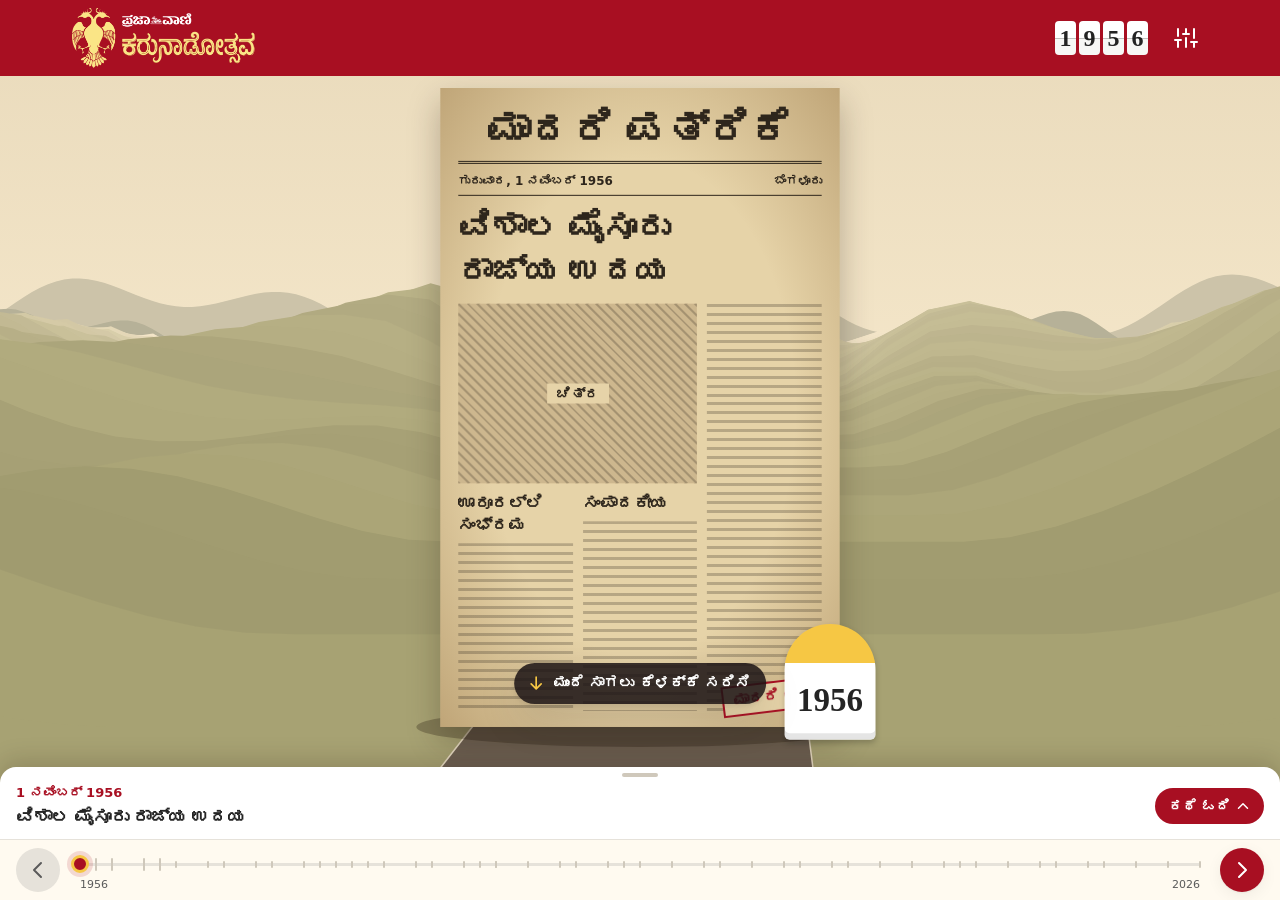
==== exhibition-road.html @ 9d6bea7b "Exhibition road: subscriber wall after the free pages The first FREE_STOPS pages are open; after tha" ====
<!doctype html>
<html lang="kn">
<head>
<meta charset="utf-8">
<title>ಕರುನಾಡಿನ ಹಾದಿ | ಪ್ರಜಾವಾಣಿ</title>
<meta name="viewport" content="width=device-width, initial-scale=1, viewport-fit=cover">
<meta name="theme-color" content="#A80F22">
<link rel="icon" href="assets/icons/favicon-pv.svg" type="image/svg+xml">
<link rel="preload" href="https://fea.assettype.com/tpml/assets/PvHeadlineSemibold3.woff2" as="font" type="font/woff2" crossorigin>
<link rel="preload" href="https://fea.assettype.com/tpml/assets/PrajavaniTextRegular.woff2" as="font" type="font/woff2" crossorigin>
<!-- Fonts and colour tokens come from the main site's stylesheet. -->
<link rel="stylesheet" href="css/styles.css">
<style>
/* Layout: one fixed phone screen. Road scene fills it; header on top, story sheet and map dock at the bottom. */
:root {
  --gutter-l: max(16px, env(safe-area-inset-left, 0px));
  --gutter-r: max(16px, env(safe-area-inset-right, 0px));
  --header-h: 60px;
  --dock-h: 60px;
  --peek-h: 56px;
  --sheet-h: 70vh;
}
html, body { height: 100%; }
[hidden] { display: none !important; }
body {
  background: var(--cream);
  overflow: hidden;
  overscroll-behavior: none;
  -webkit-tap-highlight-color: transparent;
}

/* Header: the site's own masthead (sizes, padding and container come from styles.css),
   fixed on top of the scene. The year and test button sit together on the right. */
.bar {
  position: fixed; inset: 0 0 auto; z-index: 30;
  padding-top: env(safe-area-inset-top, 0px);
}
.bar .brand { margin-right: auto; }
/* Year as a split-flap calendar: one card per digit, each card in two halves.
   A changing digit's top half folds down (leaf) to reveal the new digit. */
.year { display: flex; gap: 3px; }
.flip {
  --flip-h: 34px;
  position: relative; width: 21px; height: var(--flip-h);
  perspective: 160px;
  font: 600 24px/var(--flip-h) var(--font-headline); color: var(--ink);
  text-align: center; font-variant-numeric: tabular-nums;
}
.flip-half {
  position: absolute; left: 0; right: 0; height: 50%; overflow: hidden;
  backface-visibility: hidden;
}
.flip-half > span { display: block; height: var(--flip-h); }
.flip-top { top: 0; transform-origin: bottom; border-radius: 4px 4px 0 0; background: var(--white); }
.flip-bottom { bottom: 0; transform-origin: top; border-radius: 0 0 4px 4px; background: var(--paper); }
.flip-bottom > span { margin-top: calc(var(--flip-h) / -2); }
.flip-leaf { visibility: hidden; }
/* The hinge line across the middle of each card. */
.flip::after {
  content: ""; position: absolute; left: 0; right: 0; top: 50%; height: 1px;
  background: rgb(0 0 0 / 22%);
}
/* Header button: plain icon on the red, like the main site's menu button. */
.bar .icon-button { flex: none; color: var(--white); }
.bar .icon-button:hover, .bar .icon-button[aria-expanded="true"] { background: var(--red-dark); }
.viewer .icon-button { flex: none; border: 1px solid rgb(255 255 255 / 45%); }

/* Scene */
.stage { position: fixed; inset: 0; z-index: 0; touch-action: none; }
.stage canvas { position: absolute; inset: 0; width: 100%; height: 100%; }
.world { position: absolute; inset: 0; overflow: hidden; pointer-events: none; }

.paper {
  position: absolute; left: 0; top: 0;
  width: 400px; height: 640px; box-sizing: border-box;
  transform-origin: 0 0;
  display: flex; flex-direction: column; gap: 8px;
  padding: 16px 18px; overflow: hidden;
  background:
    radial-gradient(ellipse at center, transparent 55%, var(--paper-edge) 100%),
    var(--paper);
  color: var(--paper-ink);
  font-family: var(--font-headline);
  box-shadow: 0 14px 30px rgba(40, 25, 10, .28);
}
.mast {
  text-align: center; font-size: 42px; font-weight: 600; line-height: 1.3;
  border-bottom: 3px double var(--paper-ink); padding-bottom: 2px;
}
.dateline {
  display: flex; justify-content: space-between;
  font: 600 12px/1.6 var(--font-text);
  border-bottom: 1px solid var(--paper-ink); padding-bottom: 4px;
}
.banner { margin: 2px 0; font-size: 34px; font-weight: 600; line-height: 1.3; text-wrap: balance; }
.cols {
  flex: 1; min-height: 0;
  display: grid; grid-template-columns: 1fr 1fr 1fr; grid-template-rows: auto 1fr; gap: 10px;
}
.photo {
  grid-column: 1 / 3; aspect-ratio: 4 / 3;
  display: grid; place-items: center;
  background:
    repeating-linear-gradient(45deg, var(--paper-line) 0 2px, transparent 2px 7px),
    var(--paper-photo);
  font: 600 14px var(--font-text);
}
.photo span { background: var(--paper); padding: 2px 10px; }
.lines {
  min-height: 0;
  background: repeating-linear-gradient(to bottom, var(--paper-line) 0 3px, transparent 3px 9px);
}
.cols > .lines { grid-column: 3; grid-row: 1 / 3; }
.sub { display: flex; flex-direction: column; gap: 6px; min-height: 0; }
.sub b { font-size: 17px; line-height: 1.3; }
.sub .lines { flex: 1; }
.stamp {
  position: absolute; right: 14px; bottom: 16px;
  padding: 2px 10px; border: 2px solid var(--red); color: var(--red);
  font: 600 15px/1.5 var(--font-text); transform: rotate(-7deg);
  background: var(--paper);
}

.stone {
  position: absolute; left: 0; top: 0;
  width: 110px; height: 140px; box-sizing: border-box;
  transform-origin: 0 0;
  display: flex; align-items: center; justify-content: center; padding-top: 44px;
  border-radius: 55px 55px 6px 6px;
  background: linear-gradient(var(--yellow) 0 34%, var(--white) 34%);
  box-shadow: inset 0 -8px 0 rgba(0, 0, 0, .1), 0 4px 8px rgba(0, 0, 0, .22);
  color: var(--ink); font: 600 40px/1 var(--font-headline); font-variant-numeric: tabular-nums;
}
/* Decade arch over the road: the gate artwork, with the decade and its caption on its board. */
.arch {
  position: absolute; left: 0; top: 0;
  width: 560px; aspect-ratio: 573 / 857;
  background: url("assets/Gate.svg") center / contain no-repeat;
  transform-origin: 0 0;
}
/* Pages and stones get their own layer only while travelling, so they are redrawn sharp on arrival.
   Arches never do: they are read while moving, and a cached layer would blur as it grows. */
.moving .paper, .moving .stone { will-change: transform, opacity; }
/* Sits on the gate's yellow board (its place in the artwork, in percent). */
.arch-board {
  position: absolute; left: 7.5%; right: 7.5%; top: 13.5%; height: 17.5%;
  display: flex; flex-direction: column; align-items: center; justify-content: center;
  color: var(--red-dark); text-align: center;
}
.arch-decade { font: 600 72px/1.2 var(--font-headline); }
.arch-line { font: 600 30px/1.4 var(--font-text); }

/* First-visit hint: fades in, and fades away after the first trip. */
.hint {
  position: fixed; left: 50%; z-index: 15; transform: translateX(-50%);
  display: flex; align-items: center; gap: 8px;
  padding: 8px 16px 8px 12px; border-radius: 999px;
  background: rgb(28 20 22 / 86%); color: var(--white);
  font-size: 15px; font-weight: 600; white-space: nowrap; pointer-events: none;
  box-shadow: var(--shadow-raised);
  animation: hint-in .5s .6s both var(--ease);
  transition: opacity var(--duration-slow);
}
.hint.is-gone { opacity: 0; }
.hint .icon { width: 20px; height: 20px; color: var(--yellow); animation: nudge 1.2s ease-in-out infinite; }
[data-swipe="down"] .hint .icon { --dir: 1; rotate: 180deg; }
@keyframes nudge { 50% { translate: 0 calc(var(--dir, -1) * 5px); } }
@keyframes hint-in { from { opacity: 0; translate: 0 8px; } }

/* Story sheet: the peek bar (date and headline) stays as its header when opened. */
.sheet {
  position: fixed; left: 0; right: 0; bottom: var(--dock-h); z-index: 22;
  height: var(--sheet-h);
  display: flex; flex-direction: column;
  background: var(--white); border-radius: 16px 16px 0 0;
  box-shadow: 0 -6px 24px rgb(40 20 10 / 18%);
  transform: translateY(calc(var(--sheet-h) - var(--peek-h)));
  transition: transform .35s var(--ease);
}
.sheet.open { transform: none; }
.peek {
  position: relative; flex: none;
  display: flex; align-items: center; gap: 12px; text-align: left;
  min-height: 56px; box-sizing: border-box;
  padding: 16px var(--gutter-r) 10px var(--gutter-l);
  border: 0; background: transparent; touch-action: none;
}
.peek::before {
  content: ""; position: absolute; top: 6px; left: 50%; width: 36px; height: 4px;
  margin-left: -18px; border-radius: 2px; background: var(--line-strong);
}
.sheet.open .peek { border-bottom: 1px solid var(--line); }
.peek-text { flex: 1; min-width: 0; display: flex; flex-direction: column; gap: 2px; }
.peek-date {
  color: var(--red); font-weight: 600; font-size: 13px; line-height: 1.5;
}
.peek-head {
  font-family: var(--font-headline);
  font-size: 18px; font-weight: 600; line-height: 1.35;
  display: -webkit-box; -webkit-line-clamp: 2; -webkit-box-orient: vertical; overflow: hidden;
}
.sheet.open .peek-head { font-size: 22px; -webkit-line-clamp: 4; text-wrap: balance; }
/* Call to action on the peek bar: "read the story" when closed, "close" when open.
   Not a button of its own: the whole bar is the button. */
.peek-cta {
  flex: none; display: inline-flex; align-items: center; gap: 4px;
  min-height: 36px; padding: 0 12px 0 14px; border-radius: 999px;
  background: var(--red); color: var(--white);
  font-size: 14px; font-weight: 600; line-height: 1; white-space: nowrap;
  transition: background-color var(--duration), color var(--duration);
}
.peek-cta .icon { width: 18px; height: 18px; transition: rotate var(--duration-slow) var(--ease); }
.peek:hover .peek-cta { background: var(--red-dark); }
.peek-cta-close, .sheet.open .peek-cta-read { display: none; }
.sheet.open .peek-cta-close { display: inline; }
.sheet.open .peek-cta { background: var(--yellow-soft); color: var(--red); }
.sheet.open .peek-cta .icon { rotate: 180deg; }
.peek-text { transition: opacity var(--duration); }
.moving .peek-text { opacity: .35; }

.sheet-body {
  flex: 1; overflow-y: auto; overscroll-behavior: contain; touch-action: pan-y;
  padding: 16px var(--gutter-r) 32px var(--gutter-l);
  scrollbar-width: thin; scrollbar-color: var(--line-strong) transparent;
}
.sheet-body > * { max-width: 62ch; }
.story-body p { margin: 0 0 16px; font-size: 17px; line-height: 1.75; }
.story-body p:first-child { font-size: 18px; }
.credit {
  margin: 4px 0 20px; padding-top: 10px; border-top: 1px solid var(--line);
  color: var(--ink-muted); font-size: 13px; line-height: 1.6;
}
.sheet-actions { display: flex; flex-direction: column; gap: 10px; }
.sheet-actions .button { justify-content: space-between; min-height: 52px; border-radius: 10px; font-size: 16px; }
.sheet-actions .button--primary:focus-visible { outline-color: var(--yellow); }

/* Map dock: previous / next and the timeline of stops. */
.dock {
  position: fixed; inset: auto 0 0; z-index: 25;
  display: flex; align-items: center; gap: 10px;
  padding: 6px var(--gutter-r) calc(6px + env(safe-area-inset-bottom, 0px)) var(--gutter-l);
  background: var(--cream); border-top: 1px solid var(--line);
}
.nav-btn {
  flex: none; display: grid; place-items: center;
  width: 44px; height: 44px; padding: 0; border-radius: 50%;
  border: 0; background: var(--red); color: var(--white);
  box-shadow: var(--shadow);
  transition: background-color var(--duration), scale var(--duration);
}
.nav-btn:active:enabled { scale: .92; }
.nav-btn:hover:enabled { background: var(--red-dark); }
.nav-btn:disabled { background: var(--line); color: var(--ink-muted); box-shadow: none; cursor: default; }
/* The timeline is one slider: a tick per page, a thumb on the current one. Drag or tap to
   pick a page (the year shows above the finger); arrow keys step through them. */
.map { position: relative; flex: 1; height: 48px; margin: 0 10px; touch-action: none; cursor: pointer; }
.map::before, .map-fill {
  content: ""; position: absolute; left: 0; top: 17px; height: 3px; border-radius: 2px;
}
.map::before { right: 0; background: var(--line); }
.map-fill { background: var(--red); transition: width var(--duration-slow) var(--ease); }
.map-tick {
  position: absolute; top: 12px; width: 2px; height: 13px; margin-left: -1px;
  border-radius: 1px; background: var(--line-strong);
}
.map-tick.is-past { background: var(--red); }
.map-thumb, .map-bubble { position: absolute; translate: -50% 0; transition: left var(--duration-slow) var(--ease); }
.map-thumb {
  top: 9px; width: 18px; height: 18px; box-sizing: border-box; border-radius: 50%;
  background: var(--red); border: 3px solid var(--yellow);
  box-shadow: 0 0 0 4px rgb(168 15 34 / 14%);
}
.map-bubble {
  bottom: calc(100% + 6px); padding: 4px 10px; border-radius: 6px;
  background: var(--ink); color: var(--white);
  font: 600 14px/1.4 var(--font-headline); font-variant-numeric: tabular-nums;
  white-space: nowrap; pointer-events: none;
}
.map.is-scrubbing .map-thumb, .map.is-scrubbing .map-bubble { transition: none; }
.map-end { position: absolute; bottom: 0; font-size: 11px; color: var(--ink-muted); font-variant-numeric: tabular-nums; }
.map-end.end { right: 0; }
/* Stops past the free stretch, for subscribers only. */
.map-tick.is-locked { top: 15px; height: 7px; background: var(--line-strong); }

/* Subscriber wall: shown where the free stretch ends. It follows the design of prajavani.net's
   own paywall (Github PV: molecules/paywall): the page fades to cream, then a dark red card
   with a gold heading, three benefits beside the large Nandi, a gold Subscribe button and a
   log-in line. Its colours are the paywall's, kept here as tokens. The dock stays usable,
   so the reader can still go back. */
.wall {
  --paywall-dark: #2f0005;
  --paywall-red: #6b0d1a;
  --paywall-heading: #ffd34d;
  --paywall-gold: linear-gradient(100deg, #b78423 -0.4%, #fefb62 81.45%, #f0b00b 106.61%);
  --paywall-fade: #fff8e8;
  position: fixed; inset: 0 0 var(--dock-h); z-index: 26;
  display: flex; align-items: flex-end; justify-content: center;
  padding: 0 var(--gutter-r) 12px var(--gutter-l);
  background: linear-gradient(180deg, rgb(255 248 232 / 0) 20%, rgb(255 248 232 / 75%) 45%, var(--paywall-fade) 70%);
  animation: viewer-in var(--duration-slow) var(--ease);
}
.wall-card {
  position: relative; width: 100%; max-width: 440px; box-sizing: border-box; overflow: hidden;
  display: flex; flex-direction: column;
  padding: 16px 16px 24px; border-radius: 9px;
  background: linear-gradient(132deg, var(--paywall-dark) 37.64%, var(--paywall-red) 91.6%);
  color: var(--white);
  box-shadow: 0 0 8px rgb(0 0 0 / 25%);
  animation: wall-up var(--duration-slow) var(--ease);
}
@keyframes wall-up { from { translate: 0 24px; } }
.wall-close { position: absolute; top: 4px; right: 4px; z-index: 1; color: var(--white); }
.wall-close:hover { background: rgb(255 255 255 / 10%); }
.wall-title { margin: 0 40px 10px 0; color: var(--paywall-heading); font: 600 22px/38px var(--font-text); }
.wall-note { margin: 0 0 17px; font: 400 16px/1.5 var(--font-text); }
/* Benefits in a column, the large Nandi beside them, cropped by the card's right edge. */
.wall-features { position: relative; display: flex; flex-direction: column; gap: 18px; margin: 0 0 18px; padding: 0; list-style: none; }
.wall-features li { position: relative; display: flex; align-items: center; gap: 12px; max-width: 62%; font: 400 16px/1.4 var(--font-text); }
.wall-features li img { flex: none; width: 32px; height: 32px; }
.wall-nandi { position: absolute; top: -17px; right: -16px; width: 137px; height: 165px; object-fit: cover; object-position: left; }
.wall-actions { display: flex; flex-direction: column; align-items: center; gap: 12px; }
.wall-cta {
  display: flex; align-items: center; justify-content: center; gap: 10px;
  align-self: stretch; min-height: 51px; padding: 10px 16px; box-sizing: border-box;
  border: 0; border-radius: 6px; background: var(--paywall-gold); color: #000;
  box-shadow: 0 0 8px rgb(0 0 0 / 8%);
  font: 600 16px/1.4 var(--font-text); text-decoration: none; cursor: pointer;
}
/* The paywall's nudge: the semibold face sits high in its line box. */
.wall-cta span { margin-top: 4px; }
.wall-cta img { width: 22px; height: 16px; }
.wall-login-line { display: flex; flex-wrap: wrap; align-items: center; justify-content: center; gap: 5px; font: 400 16px/1.5 var(--font-text); }
.wall-login {
  display: inline-flex; align-items: center; gap: 5px; min-height: 44px;
  color: var(--white); font-weight: 600; text-decoration: none;
}
.wall-login:hover { text-decoration: underline; }
.wall-login img { width: 14px; height: 14px; }
.wall :focus-visible { outline-color: var(--paywall-heading); }
.wall-card:focus { outline: none; }

/* Test options (review only). */
.tests {
  position: fixed; z-index: 40;
  top: calc(var(--header-h) + 6px); right: var(--gutter-r);
  width: min(320px, calc(100% - 32px)); box-sizing: border-box;
  padding: 14px 16px; border-radius: 12px;
  background: var(--white); box-shadow: var(--shadow-raised);
}
.tests h2 { margin: 0 0 4px; font-size: 16px; }
.tests p { margin: 0 0 10px; color: var(--ink-muted); font-size: 13px; line-height: 1.5; }
.tests fieldset { margin: 0 0 12px; padding: 0; border: 0; }
.tests legend { font-weight: 600; font-size: 14px; margin-bottom: 4px; }
.tests label { display: flex; align-items: center; gap: 8px; min-height: 40px; font-size: 15px; }
.tests input { width: 20px; height: 20px; accent-color: var(--red); }
.tests .button { width: 100%; }

/* Full-screen page viewer. */
.viewer {
  position: fixed; inset: 0; z-index: 50;
  display: flex; flex-direction: column;
  background: var(--night); color: var(--white);
  animation: viewer-in var(--duration-slow) var(--ease);
}
@keyframes viewer-in { from { opacity: 0; } }
.viewer-bar {
  display: flex; align-items: center; gap: 8px;
  padding: calc(env(safe-area-inset-top, 0px) + 6px) var(--gutter-r) 6px var(--gutter-l);
}
.viewer-title { flex: 1; min-width: 0; display: flex; flex-direction: column; }
.viewer-date { color: var(--yellow); font-size: 12px; font-weight: 600; line-height: 1.5; }
.viewer-head {
  font: 600 16px/1.35 var(--font-headline);
  white-space: nowrap; overflow: hidden; text-overflow: ellipsis;
}
.viewer .icon-button:hover { background: rgb(255 255 255 / 10%); }
.viewer :focus-visible { outline-color: var(--yellow); }
/* Pinch (phone) or wheel (desktop) zooms; drag moves a zoomed page. Handled in script. */
.viewer-stage { position: relative; flex: 1; overflow: hidden; touch-action: none; cursor: zoom-in; }
.viewer-stage.is-zoomed { cursor: grab; }
.viewer-stage.is-dragging { cursor: grabbing; }
.viewer-page { position: absolute; left: 0; top: 0; transform-origin: 0 0; }
.viewer-page .paper { animation: page-in var(--duration-slow) var(--ease); }
@keyframes page-in { from { opacity: 0; scale: .96; } }
.viewer-note {
  margin: 0; padding: 8px 16px calc(12px + env(safe-area-inset-bottom, 0px));
  text-align: center; color: rgb(255 255 255 / 70%); font-size: 13px;
}

@media (prefers-reduced-motion: reduce) {
  .sheet, .peek-cta .icon, .map-fill { transition: none; }
  .hint, .hint .icon, .viewer, .viewer-page .paper, .wall, .wall-card { animation: none; }
}
</style>
</head>
<body>
<header class="masthead bar">
  <div class="container masthead__inner">
    <h1 class="brand">
      <a class="brand__link" href="index.html">
        <img class="brand__mark" src="assets/hero/karunadotsava-pv-720.webp" alt="ಪ್ರಜಾವಾಣಿ ಕರುನಾಡೋತ್ಸವ: ಮುಖಪುಟಕ್ಕೆ" width="720" height="236">
      </a>
    </h1>
    <div class="year" id="year" aria-hidden="true"></div>
    <span class="visually-hidden" id="yearSpoken" aria-live="polite"></span>
    <button class="icon-button" id="testsBtn" type="button" aria-label="Test options" aria-expanded="false">
      <svg class="icon" aria-hidden="true" viewBox="0 0 24 24"><path d="M4 21v-7M4 10V3M12 21v-9M12 8V3M20 21v-5M20 12V3M1 14h6M9 8h6M17 16h6"/></svg>
    </button>
  </div>
</header>

<div class="stage" id="stage">
  <canvas id="scene" aria-hidden="true"></canvas>
  <div class="world" id="world" aria-hidden="true"></div>
</div>

<div class="hint" id="hint">
  <svg class="icon" aria-hidden="true" viewBox="0 0 24 24"><path d="M12 19V5M6 11l6-6 6 6"/></svg>
  <span id="hintText">ಮುಂದೆ ಸಾಗಲು ಕೆಳಕ್ಕೆ ಸರಿಸಿ</span>
</div>

<section class="sheet" id="sheet" aria-label="ಕಥೆ">
  <button class="peek" id="peek" type="button" aria-expanded="false" aria-controls="sheetBody">
    <span class="peek-text">
      <span class="peek-date" id="peekDate"></span>
      <span class="peek-head" id="peekHead"></span>
    </span>
    <span class="peek-cta">
      <span class="peek-cta-read">ಕಥೆ ಓದಿ</span><span class="peek-cta-close">ಮುಚ್ಚಿ</span>
      <svg class="icon" aria-hidden="true" viewBox="0 0 24 24"><path d="M6 15l6-6 6 6"/></svg>
    </span>
  </button>
  <div class="sheet-body" id="sheetBody">
    <div class="story-body" id="storyBody"></div>
    <p class="credit" id="credit"></p>
    <div class="sheet-actions">
      <button class="button button--outline" id="viewPage" type="button">
        <span>ಮೂಲ ಪುಟ ನೋಡಿ</span>
        <svg class="icon" aria-hidden="true" viewBox="0 0 24 24"><path d="M4 9V4h5M20 9V4h-5M4 15v5h5M20 15v5h-5"/></svg>
      </button>
      <button class="button button--primary" id="nextStop" type="button"></button>
    </div>
  </div>
</section>

<nav class="dock" id="dock" aria-label="ಕಾಲರೇಖೆ">
  <button class="nav-btn" id="prevBtn" type="button" aria-label="ಹಿಂದಿನ ಪುಟ">
    <svg class="icon" aria-hidden="true" viewBox="0 0 24 24"><path d="M15 5l-7 7 7 7"/></svg>
  </button>
  <div class="map" id="map" role="slider" tabindex="0" aria-label="ವರ್ಷ ಆಯ್ಕೆ">
    <div class="map-fill" id="mapFill"></div>
    <div class="map-thumb" id="mapThumb"></div>
    <div class="map-bubble" id="mapBubble" hidden></div>
  </div>
  <button class="nav-btn" id="nextBtn" type="button" aria-label="ಮುಂದಿನ ಪುಟ">
    <svg class="icon" aria-hidden="true" viewBox="0 0 24 24"><path d="M9 5l7 7-7 7"/></svg>
  </button>
</nav>

<div class="tests" id="tests" hidden>
  <h2>Test options</h2>
  <p>Swipe to travel, tap the page to open it, pull up the story. Switch this to compare.</p>
  <fieldset>
    <legend>Swipe to move ahead</legend>
    <label><input type="radio" name="swipe" id="swipeDown" value="down"> Swipe down</label>
    <label><input type="radio" name="swipe" id="swipeUp" value="up"> Swipe up</label>
  </fieldset>
  <!-- Only off the newspaper's own sites, where the real subscriber check can't run. -->
  <fieldset id="wallTest">
    <legend>Subscriber wall: try as</legend>
    <label><input type="radio" name="wall" value="logged-out"> Logged out</label>
    <label><input type="radio" name="wall" value="not-subscriber"> Logged in, not subscribed</label>
    <label><input type="radio" name="wall" value="subscriber"> Subscriber</label>
    <label><input type="radio" name="wall" value="error"> Check failed</label>
  </fieldset>
  <button class="button button--primary" id="testsDone" type="button">Done</button>
</div>

<div class="viewer" id="viewer" hidden role="dialog" aria-modal="true" aria-labelledby="viewerHead">
  <div class="viewer-bar">
    <span class="viewer-title">
      <span class="viewer-date" id="viewerDate"></span>
      <span class="viewer-head" id="viewerHead"></span>
    </span>
    <button class="icon-button" id="viewerClose" type="button" aria-label="ಮುಚ್ಚಿ">
      <svg class="icon" aria-hidden="true" viewBox="0 0 24 24"><path d="M6 6l12 12M18 6L6 18"/></svg>
    </button>
  </div>
  <div class="viewer-stage" id="viewerStage"><div class="viewer-page" id="viewerPage"></div></div>
  <p class="viewer-note" id="viewerNote"></p>
</div>

<div class="wall" id="wall" hidden>
  <section class="wall-card" id="wallCard" role="dialog" tabindex="-1" aria-labelledby="wallTitle" aria-describedby="wallNote">
    <button class="icon-button wall-close" id="wallClose" type="button" aria-label="ಮುಚ್ಚಿ">
      <svg class="icon" aria-hidden="true" viewBox="0 0 24 24"><path d="M6 6l12 12M18 6L6 18"/></svg>
    </button>
    <h2 class="wall-title" id="wallTitle"></h2>
    <p class="wall-note" id="wallNote"></p>
    <ul class="wall-features" id="wallFeatures"></ul>
    <div class="wall-actions" id="wallActions"></div>
  </section>
</div>

<script src="js/subscription.js"></script>
<script>
// Sample entries. Real page scans and write-ups replace these. Each needs its date (iso),
// headline and paragraphs; the year, weekday and Kannada date are worked out from iso.
const SAMPLE_NOTE = "ಇದು ಮಾದರಿ ಬರಹ. ಸಂಪಾದಕೀಯ ತಂಡ ಈ ಪುಟದ ನಿಜವಾದ ಕಥೆಯನ್ನು ಇಲ್ಲಿ ಸೇರಿಸಲಿದೆ.";
const FEATURED = [
  {
    iso: "1956-11-01", headline: "ವಿಶಾಲ ಮೈಸೂರು ರಾಜ್ಯ ಉದಯ",
    paras: [
      "1956ರ ನವೆಂಬರ್ 1ರಂದು ಬಾಂಬೆ, ಮದ್ರಾಸ್ ಮತ್ತು ಹೈದರಾಬಾದ್ ಪ್ರಾಂತ್ಯಗಳಲ್ಲಿ ಹಾಗೂ ಕೊಡಗಿನಲ್ಲಿ ಹಂಚಿಹೋಗಿದ್ದ ಕನ್ನಡ ಮಾತನಾಡುವ ಪ್ರದೇಶಗಳು ಮೈಸೂರು ರಾಜ್ಯದೊಂದಿಗೆ ಒಂದಾದವು.",
      "ದಶಕಗಳ ಏಕೀಕರಣ ಚಳವಳಿಯ ಕನಸು ಅಂದು ನನಸಾಯಿತು. ಊರೂರುಗಳಲ್ಲಿ ಹಬ್ಬದ ವಾತಾವರಣ ಮನೆಮಾಡಿತ್ತು.",
      SAMPLE_NOTE
    ]
  },
  {
    iso: "1973-11-01", headline: "ಮೈಸೂರು ಇನ್ನು ಕರ್ನಾಟಕ",
    paras: [
      "1973ರ ನವೆಂಬರ್ 1ರಂದು ಮೈಸೂರು ರಾಜ್ಯಕ್ಕೆ ‘ಕರ್ನಾಟಕ’ ಎಂದು ಮರುನಾಮಕರಣ ಮಾಡಲಾಯಿತು. ಆಗ ಡಿ. ದೇವರಾಜ ಅರಸು ಮುಖ್ಯಮಂತ್ರಿಯಾಗಿದ್ದರು.",
      "ಹೊಸ ಹೆಸರು ನಾಡಿನ ಎಲ್ಲ ಭಾಗಗಳನ್ನೂ ಒಳಗೊಳ್ಳುವ ಗುರುತಾಯಿತು.",
      SAMPLE_NOTE
    ]
  },
  {
    iso: "2008-10-31", headline: "ಕನ್ನಡಕ್ಕೆ ಶಾಸ್ತ್ರೀಯ ಭಾಷೆಯ ಸ್ಥಾನಮಾನ",
    paras: [
      "2008ರ ಅಕ್ಟೋಬರ್ 31ರಂದು ಕೇಂದ್ರ ಸರ್ಕಾರ ಕನ್ನಡಕ್ಕೆ ಶಾಸ್ತ್ರೀಯ ಭಾಷೆಯ ಸ್ಥಾನಮಾನ ಘೋಷಿಸಿತು. ರಾಜ್ಯೋತ್ಸವಕ್ಕೆ ಒಂದು ದಿನ ಮುಂಚೆ ಬಂದ ಸುದ್ದಿ ಸಂಭ್ರಮವನ್ನು ಇಮ್ಮಡಿಗೊಳಿಸಿತು.",
      "ಸುದೀರ್ಘ ಇತಿಹಾಸವಿರುವ ಭಾಷೆಗೆ ಸಿಕ್ಕ ಈ ಮನ್ನಣೆ ಸಂಶೋಧನೆ ಮತ್ತು ಅಧ್ಯಯನಕ್ಕೆ ಹೊಸ ದಾರಿ ತೆರೆಯಿತು.",
      SAMPLE_NOTE
    ]
  },
  {
    iso: "2014-11-01", headline: "ಬೆಂಗಳೂರು: ಹೆಸರು ಈಗ ಅಧಿಕೃತ",
    paras: [
      "2014ರ ನವೆಂಬರ್ 1ರಿಂದ ಬ್ಯಾಂಗಲೋರ್ ಅಧಿಕೃತವಾಗಿ ‘ಬೆಂಗಳೂರು’ ಆಯಿತು. ಮೈಸೂರು, ಮಂಗಳೂರು, ಬೆಳಗಾವಿ ಸೇರಿದಂತೆ ಇನ್ನೂ ಹಲವು ನಗರಗಳ ಹೆಸರುಗಳೂ ಕನ್ನಡದ ಉಚ್ಚಾರಕ್ಕೆ ಮರಳಿದವು.",
      SAMPLE_NOTE
    ]
  },
  {
    iso: "2026-11-01", headline: "ಕರುನಾಡಿಗೆ ಎಪ್ಪತ್ತು",
    paras: [
      "2026ರ ನವೆಂಬರ್ 1ಕ್ಕೆ ಕರ್ನಾಟಕ ರಾಜ್ಯ ಉದಯವಾಗಿ ಎಪ್ಪತ್ತು ವರ್ಷ.",
      "ಈ ಹಾದಿಯ ಪುಟಗಳನ್ನು ನವೆಂಬರ್ 19ರಂದು ರಂಗೋಲಿ ಮೆಟ್ರೋ ಆರ್ಟ್ ಸೆಂಟರ್‌ನಲ್ಲಿ ನೇರವಾಗಿ ನೋಡಬಹುದು.",
      SAMPLE_NOTE
    ]
  }
];
// Dummy filler (TEMPORARY): 45 more pages so the road can be tried with about 50 entries.
// Made-up topics on made-up dates; replace with the real list.
const DUMMY_YEARS = [1957, 1958, 1960, 1961, 1962, 1964, 1965, 1967, 1968, 1970, 1971, 1972, 1974, 1975, 1977,
  1978, 1980, 1981, 1982, 1982, 1984, 1986, 1987, 1989, 1990, 1991, 1993, 1995, 1996, 1998, 2000, 2001, 2003,
  2004, 2006, 2008, 2010, 2011, 2012, 2016, 2017, 2019, 2020, 2022, 2024];
const DUMMY_TOPICS = ["ರಾಜ್ಯೋತ್ಸವ ಸಂಭ್ರಮ", "ಹೊಸ ರೈಲು ಮಾರ್ಗ", "ಸಾಹಿತ್ಯ ಸಮ್ಮೇಳನ", "ಅಣೆಕಟ್ಟು ಉದ್ಘಾಟನೆ",
  "ಕ್ರೀಡಾಕೂಟದಲ್ಲಿ ಚಿನ್ನ", "ಬರಗಾಲ ಪರಿಹಾರ", "ಚುನಾವಣಾ ಫಲಿತಾಂಶ", "ಚಲನಚಿತ್ರ ಪ್ರಶಸ್ತಿ",
  "ವಿಶ್ವವಿದ್ಯಾಲಯ ಆರಂಭ", "ದಸರಾ ವೈಭವ", "ಮಳೆಯಿಂದ ಪ್ರವಾಹ", "ಕೈಗಾರಿಕಾ ವಸಾಹತು"];
const DUMMY = DUMMY_YEARS.map((y, i) => {
  const topic = DUMMY_TOPICS[i % DUMMY_TOPICS.length];
  const iso = `${y}-${String(1 + (i * 5) % 12).padStart(2, "0")}-${String(1 + (i * 7) % 28).padStart(2, "0")}`;
  return { iso, headline: topic, paras: [`${y}ರ ಮಾದರಿ ಸುದ್ದಿ: ${topic}.`, SAMPLE_NOTE] };
});

const KN_MONTHS = ["ಜನವರಿ", "ಫೆಬ್ರುವರಿ", "ಮಾರ್ಚ್", "ಏಪ್ರಿಲ್", "ಮೇ", "ಜೂನ್", "ಜುಲೈ", "ಆಗಸ್ಟ್", "ಸೆಪ್ಟೆಂಬರ್", "ಅಕ್ಟೋಬರ್", "ನವೆಂಬರ್", "ಡಿಸೆಂಬರ್"];
const KN_DAYS = ["ಭಾನುವಾರ", "ಸೋಮವಾರ", "ಮಂಗಳವಾರ", "ಬುಧವಾರ", "ಗುರುವಾರ", "ಶುಕ್ರವಾರ", "ಶನಿವಾರ"];
const ENTRIES = [...FEATURED, ...DUMMY]
  .sort((a, b) => a.iso.localeCompare(b.iso))
  .map(e => {
    const [y, m, d] = e.iso.split("-").map(Number);
    return {
      ...e, year: y,
      date: `${d} ${KN_MONTHS[m - 1]} ${y}`,
      weekday: KN_DAYS[new Date(Date.UTC(y, m - 1, d)).getUTCDay()]
    };
  });
const CREDIT = "ಮಾದರಿ ಪುಟ. ನಿಜವಾದ ಪತ್ರಿಕೆಯ ಸ್ಕ್ಯಾನ್ ಇಲ್ಲಿ ಬರಲಿದೆ.";
// Caption on each decade's arch. Sample lines; the editorial team will write the real ones.
const DECADE_LINES = {
  1960: "ಹೊಸ ರಾಜ್ಯ ಕಟ್ಟುವ ಕಾಲ",
  1970: "ಕರ್ನಾಟಕ ಎಂಬ ಹೆಸರು",
  1980: "ಗೋಕಾಕ್ ಚಳವಳಿ",
  1990: "ಮಾಹಿತಿ ತಂತ್ರಜ್ಞಾನದ ಉದಯ",
  2000: "ಶಾಸ್ತ್ರೀಯ ಭಾಷೆಯ ಮನ್ನಣೆ",
  2010: "ನಗರಗಳಿಗೆ ಕನ್ನಡದ ಹೆಸರು",
  2020: "ಎಪ್ಪತ್ತರ ಹೊಸ್ತಿಲು"
};
// Subscriber wall: the first FREE_STOPS pages are open to everyone, the rest of the road is
// for Prajavani subscribers. The words await the PV desk's approval. Each benefit has one of
// the icons from prajavani.net's paywall (assets/paywall).
const FREE_STOPS = 5;
const WALL = {
  title: "ಮುಂದಿನ ಹಾದಿ ಚಂದಾದಾರರಿಗೆ",
  note: `ಮೊದಲ ${FREE_STOPS} ಪುಟಗಳು ಎಲ್ಲರಿಗೂ. ಏಳು ದಶಕಗಳ ಉಳಿದ ಪುಟಗಳನ್ನು ಪ್ರಜಾವಾಣಿ ಚಂದಾದಾರರು ನೋಡಬಹುದು.`,
  features: [
    { icon: "premium", text: "ಕರುನಾಡಿನ ಹಾದಿಯ ಎಲ್ಲ ಪುಟಗಳು ಮತ್ತು ಪ್ರೀಮಿಯಂ ಬರಹಗಳು" },
    { icon: "epaper", text: "ದಿನದ ಪತ್ರಿಕೆ ಇ‑ಪೇಪರ್‌ನಲ್ಲಿ" },
    { icon: "ad-light", text: "ಕಡಿಮೆ ಜಾಹೀರಾತಿನ ಓದು" }
  ],
  subscribe: "ಚಂದಾದಾರರಾಗಿ",
  loginAsk: "ಈಗಾಗಲೇ ಚಂದಾದಾರರೇ?",
  login: "ಲಾಗಿನ್ ಆಗಿ",
  errorTitle: "ಚಂದಾದಾರಿಕೆ ಖಚಿತವಾಗಲಿಲ್ಲ",
  errorNote: "ನಿಮ್ಮ ಚಂದಾದಾರಿಕೆಯನ್ನು ಈಗ ಖಚಿತಪಡಿಸಲು ಆಗಲಿಲ್ಲ. ದಯವಿಟ್ಟು ಮತ್ತೆ ಪ್ರಯತ್ನಿಸಿ.",
  retry: "ಮತ್ತೆ ಪ್ರಯತ್ನಿಸಿ"
};

// World units: a page is 1 wide and R tall; one year of road is S long.
const S = 2.6, D = 3, R = 1.6;
const ROAD_HALF = 0.42, DASH = 1.2;
// Sizes in world units; base is the CSS width each element is drawn at.
const STONE = { x: 0.47, w: 0.22, h: 0.28, base: 110 };
// h keeps the gate artwork's proportions; board: height of the board's centre as a share of
// the gate's height (matches .arch-board).
const ARCH = { w: 1.4, h: 1.4 * 857 / 573, base: 560, board: 0.78 };
const PAPER_W = 400;
const Y0 = ENTRIES[0].year, Y1 = ENTRIES[ENTRIES.length - 1].year;

// Road positions. Time sets the spacing (S per year), but pages never stand closer than
// PAGE_GAP, or ARCH_GAP when a decade arch sits between them, so a busy year still gives
// every page its own stretch of road and every arch room to slow down.
const PAGE_GAP = 5.5, ARCH_GAP = 10;
const decadeOf = y => Math.floor(y / 10);
const pageZ = ENTRIES.reduce((zs, e, i) => {
  if (!i) return [0];
  const prev = ENTRIES[i - 1], gap = decadeOf(e.year) > decadeOf(prev.year) ? ARCH_GAP : PAGE_GAP;
  return [...zs, zs[i - 1] + Math.max((e.year - prev.year) * S, gap)];
}, []);
// Year ↔ road position, through each page's [year, z]. A second page in the same year gets
// a hair more than the year, so the counter stays on that year between them.
const knots = ENTRIES.map((e, i) => {
  let same = 0;
  while (i - same > 0 && ENTRIES[i - same - 1].year === e.year) same++;
  return [e.year + same * 1e-4, pageZ[i]];
});
function alongKnots(v, from, to, slope) {
  const first = knots[0], last = knots[knots.length - 1];
  if (v <= first[from]) return first[to] + (v - first[from]) * slope;
  if (v >= last[from]) return last[to] + (v - last[from]) * slope;
  const i = knots.findIndex(k => k[from] >= v), a = knots[i - 1], b = knots[i];
  return a[to] + (b[to] - a[to]) * (v - a[from]) / (b[from] - a[from]);
}
const zOf = year => alongKnots(year, 0, 1, S);
const yearAt = z => alongKnots(z, 1, 0, 1 / S);
const roadX = z => 1.1 * Math.sin(z / 13) + 0.5 * Math.sin(z / 31);
const ageOf = y => (y - Y0) / (Y1 - Y0);
const clamp = (v, lo, hi) => Math.min(hi, Math.max(lo, v));
const reduceMotion = matchMedia("(prefers-reduced-motion: reduce)");

// Colours that age with the year: [oldest, newest].
const TONES = {
  skyTop: ["#E9DABB", "#F4EFE4"], haze: ["#F3E5C8", "#FFFAF0"],
  hill: ["#A7A273", "#7FA05A"], ridge: ["#9C9A83", "#7A9189"],
  road: ["#6E6153", "#4A4644"], edge: ["#E8DCC4", "#EEEAE2"],
  paper: ["#E6D3A8", "#FBFAF6"], ink: ["#2E261C", "#1F1F1F"], photo: ["#CDB78E", "#D9D6CF"]
};
// Flag colours for the centre line, read from the site's tokens.
const tokens = getComputedStyle(document.documentElement);
const RED = tokens.getPropertyValue("--red").trim(), YELLOW = tokens.getPropertyValue("--yellow").trim();

const $ = id => document.getElementById(id);
const canvas = $("scene"), ctx = canvas.getContext("2d");
const world = $("world");

let settings = { swipe: "down", wall: "logged-out" };
try { settings = { ...settings, ...JSON.parse(localStorage.getItem("road-test") || "{}") }; } catch (e) {}

// Back from logging in or subscribing: start at the page the reader left the road from.
const RESUME_KEY = "road-stop";
const startStop = (() => {
  try {
    const i = Number(sessionStorage.getItem(RESUME_KEY));
    sessionStorage.removeItem(RESUME_KEY);
    return clamp(i, 0, ENTRIES.length - 1) || 0;
  } catch (e) { return 0; }
})();

let view = { W: 0, H: 0, F: 1, h0: 1, horizon: 0, groundBottom: 0 };
let camZ = pageZ[startStop] - D, pull = 0, cur = startStop, moving = false, lastArrive = 0;

function hexToRgb(h) { const n = parseInt(h.slice(1), 16); return [n >> 16, (n >> 8) & 255, n & 255]; }
const mix = (a, b, t) => a.map((v, i) => v + (b[i] - v) * t);
const css = (c, alpha = 1) => `rgba(${c.map(Math.round).join(",")},${alpha})`;
const toneRgb = (name, t) => mix(...TONES[name].map(hexToRgb), t);
const tone = (name, t, alpha = 1) => css(toneRgb(name, t), alpha);

function paperHTML(e) {
  return `<div class="mast">ಮಾದರಿ ಪತ್ರಿಕೆ</div>
    <div class="dateline"><span>${e.weekday}, ${e.date}</span><span>ಬೆಂಗಳೂರು</span></div>
    <div class="banner">${e.headline}</div>
    <div class="cols">
      <div class="photo"><span>ಚಿತ್ರ</span></div>
      <div class="lines"></div>
      <div class="sub"><b>ಊರೂರಲ್ಲಿ ಸಂಭ್ರಮ</b><div class="lines"></div></div>
      <div class="sub"><b>ಸಂಪಾದಕೀಯ</b><div class="lines"></div></div>
    </div>
    <span class="stamp">ಮಾದರಿ ಪುಟ</span>`;
}
function paintPaper(el, e) {
  const t = ageOf(e.year);
  el.style.setProperty("--paper", tone("paper", t));
  el.style.setProperty("--paper-ink", tone("ink", t));
  el.style.setProperty("--paper-line", tone("ink", t, .26));
  el.style.setProperty("--paper-photo", tone("photo", t));
  el.style.setProperty("--paper-edge", `rgba(120,80,30,${(.35 * (1 - t)).toFixed(2)})`);
}

// Build pages, one milestone per year and one arch per decade.
const pages = ENTRIES.map((e, i) => {
  const el = document.createElement("article");
  el.className = "paper";
  el.innerHTML = paperHTML(e);
  paintPaper(el, e);
  world.appendChild(el);
  return { el, z: pageZ[i] };
});
const stones = [];
for (let y = Y0; y <= Y1; y++) {
  const el = document.createElement("div");
  el.className = "stone";
  el.textContent = y;
  world.appendChild(el);
  stones.push({ el, z: zOf(y) - 0.1 });
}
const decades = [];
for (let y = (decadeOf(Y0) + 1) * 10; y <= Y1; y += 10) decades.push(y);
const arches = decades.map(year => {
  const el = document.createElement("div");
  el.className = "arch";
  const line = DECADE_LINES[year] ? `<span class="arch-line">${DECADE_LINES[year]}</span>` : "";
  el.innerHTML = `<div class="arch-board"><span class="arch-decade">${year}ರ ದಶಕ</span>${line}</div>`;
  world.appendChild(el);
  // Stand just before the decade's first stone, but never between the viewer and an arrived page.
  let z = zOf(year) - 0.3;
  const nextPage = pages.find(p => p.z >= z);
  if (nextPage) z = Math.min(z, nextPage.z - D - 0.6);
  return { el, z };
});

// Timeline slider: a tick per page; drag or tap to pick one, arrow keys to step.
const map = $("map"), mapThumb = $("mapThumb"), mapBubble = $("mapBubble");
const mapPos = i => `${ageOf(ENTRIES[i].year) * 100}%`;
const ticks = ENTRIES.map((e, i) => {
  const t = document.createElement("span");
  t.className = "map-tick";
  t.style.left = mapPos(i);
  map.insertBefore(t, mapThumb);
  return t;
});
map.insertAdjacentHTML("beforeend", `<span class="map-end">${Y0}</span><span class="map-end end">${Y1}</span>`);
map.setAttribute("aria-valuemin", 0);
map.setAttribute("aria-valuemax", ENTRIES.length - 1);
function nearestEntry(clientX) {
  const r = map.getBoundingClientRect(), t = clamp((clientX - r.left) / r.width, 0, 1);
  return ENTRIES.reduce((best, e, i) => Math.abs(ageOf(e.year) - t) < Math.abs(ageOf(ENTRIES[best].year) - t) ? i : best, 0);
}
let scrub = null;
function showScrub(i) {
  scrub = i;
  mapBubble.hidden = false;
  mapBubble.textContent = ENTRIES[i].year;
  mapBubble.style.left = mapThumb.style.left = mapPos(i);
}
function endScrub(travel) {
  map.classList.remove("is-scrubbing");
  mapBubble.hidden = true;
  if (travel && scrub !== null) travelTo(scrub);
  scrub = null;
  mapThumb.style.left = mapPos(cur);
}
map.addEventListener("pointerdown", e => {
  map.classList.add("is-scrubbing");
  showScrub(nearestEntry(e.clientX));
  map.setPointerCapture(e.pointerId);
});
map.addEventListener("pointermove", e => { if (scrub !== null) showScrub(nearestEntry(e.clientX)); });
map.addEventListener("pointerup", () => endScrub(true));
map.addEventListener("pointercancel", () => endScrub(false));
map.addEventListener("keydown", e => {
  const to = { ArrowRight: cur + 1, ArrowUp: cur + 1, ArrowLeft: cur - 1, ArrowDown: cur - 1, Home: 0, End: ENTRIES.length - 1 }[e.key];
  if (to === undefined) return;
  e.preventDefault();
  travelTo(clamp(to, 0, ENTRIES.length - 1));
});

function camera() {
  const c = { z: camZ, x: roadX(camZ + D), f: view.F * (1 - 0.4 * pull), h: view.h0 + 0.7 * pull };
  // Near an arch the camera looks up, bringing the board to boardAim where the trip slows.
  const boardY = view.horizon + (c.h - ARCH.board * ARCH.h) * c.f / ARCH_SLOW.at;
  c.horizon = view.horizon + archNearness(camZ) * Math.max(0, view.boardAim - boardY);
  return c;
}
function project(c, x, y, z) {
  const dz = z - c.z, s = c.f / dz;
  return { x: view.W / 2 + (x - c.x) * s, y: c.horizon + (c.h - y) * s, s, dz };
}
// Far objects fade into haze; the page you pass fades as you go through it.
function visibility(dz) {
  if (dz < 0.35 || dz > 70) return 0;
  return Math.min(clamp(1 - (dz - D) / 50, 0, 1), clamp((dz - 0.35 * D) / (0.55 * D), 0, 1));
}

function layout() {
  const W = innerWidth, H = innerHeight, dpr = Math.min(devicePixelRatio || 1, 2);
  canvas.width = Math.round(W * dpr); canvas.height = Math.round(H * dpr);
  ctx.setTransform(dpr, 0, 0, dpr, 0, 0);

  const headerBottom = document.querySelector(".bar").getBoundingClientRect().bottom;
  const dockH = $("dock").offsetHeight, peekH = $("peek").offsetHeight;
  const root = document.documentElement.style;
  root.setProperty("--header-h", `${headerBottom}px`);
  root.setProperty("--dock-h", `${dockH}px`);
  root.setProperty("--peek-h", `${peekH}px`);
  root.setProperty("--sheet-h", `${H - headerBottom - dockH}px`);

  // The arrived page stands on the road, as large as the free space allows.
  const top = headerBottom + 12, bottom = H - dockH - peekH - 40;
  const pw = Math.max(120, Math.min(0.84 * W, (bottom - top) / R));
  const h0 = 0.58 * R;
  // groundBottom: lowest point of the road not hidden by the bars at the bottom;
  // boardAim: where an arch's board is brought to as the trip slows, 40% down the space
  // between the header and the peek bar (a little above the middle).
  view = { W, H, F: pw * D, h0, horizon: bottom - pw * h0, groundBottom: bottom + 40, boardAim: top + 0.4 * (bottom + 40 - top) };
  $("hint").style.top = `${bottom - 64}px`;
  render();
}

// Land height: flat beside the road, rising into rolling hills further out.
function groundHeight(x, z) {
  const ramp = clamp((Math.abs(x - roadX(z)) - 1.3) / 3.5, 0, 1);
  if (!ramp) return 0;
  const rolling = 0.55 + 0.3 * Math.sin(x * 0.45 + z * 0.13) + 0.25 * Math.sin(z * 0.29 - x * 0.8);
  return ramp * ramp * (3 - 2 * ramp) * rolling * 2.2;
}

// Two hazy ridges on the horizon, like the Western Ghats; they drift slowly as the road turns.
function drawRidges(c, t) {
  const { W } = view, { horizon } = c, scale = view.F / (3 * 300);
  [{ amp: 64, drift: 9, wave: 90, fade: .55 }, { amp: 38, drift: 16, wave: 52, fade: .3 }].forEach((r, i) => {
    ctx.fillStyle = css(mix(toneRgb("ridge", t), toneRgb("haze", t), r.fade));
    ctx.beginPath(); ctx.moveTo(0, horizon + 2);
    for (let x = 0; x <= W; x += 8) {
      const u = x + c.x * r.drift * 10 + c.z * r.drift * .2;
      const h = .55 + .25 * Math.sin(u / r.wave + i) + .2 * Math.sin(u / (r.wave * .41) + 2 * i);
      ctx.lineTo(x, horizon - r.amp * scale * h);
    }
    ctx.lineTo(W, horizon + 2); ctx.closePath(); ctx.fill();
  });
}

// Land drawn as slices across the view, far to near, each covering the ones behind it.
// Slices sit on a fixed world grid, so the field bands move past as you travel.
function drawTerrain(c, t) {
  const { W, H } = view, hill = toneRgb("hill", t), haze = toneRgb("haze", t);
  const STEP = 1;
  for (let k = Math.floor((c.z + 70) / STEP); k * STEP > c.z + 0.4; k--) {
    const z = k * STEP, dz = z - c.z, s = c.f / dz, half = W / 2 / s + 0.5;
    const band = k % 4 < 2 ? 1 : .95;
    ctx.fillStyle = css(mix(hill.map(v => v * band), haze, clamp((dz - 4) / 60, 0, 1)));
    ctx.beginPath();
    for (let i = 0; i <= 32; i++) {
      const x = c.x - half + 2 * half * i / 32, p = project(c, x, groundHeight(x, z), z);
      i ? ctx.lineTo(p.x, p.y) : ctx.moveTo(p.x, p.y);
    }
    ctx.lineTo(W + 10, H); ctx.lineTo(-10, H); ctx.closePath(); ctx.fill();
  }
}

function drawScene(c, t) {
  const { W, H } = view, { horizon } = c;
  ctx.clearRect(0, 0, W, H);
  let g = ctx.createLinearGradient(0, 0, 0, horizon);
  g.addColorStop(0, tone("skyTop", t)); g.addColorStop(1, tone("haze", t));
  ctx.fillStyle = g; ctx.fillRect(0, 0, W, horizon);
  ctx.fillStyle = tone("haze", t); ctx.fillRect(0, horizon, W, H - horizon);
  drawRidges(c, t);
  drawTerrain(c, t);

  // Road surface and edges, sampled closer together near the viewer.
  const near = c.z + 0.3, far = c.z + 90, left = [], right = [];
  for (let i = 0; i <= 70; i++) {
    const u = i / 70, z = near + (far - near) * u * u, x = roadX(z);
    left.push(project(c, x - ROAD_HALF, 0, z));
    right.push(project(c, x + ROAD_HALF, 0, z));
  }
  ctx.beginPath();
  left.forEach((p, i) => i ? ctx.lineTo(p.x, p.y) : ctx.moveTo(p.x, p.y));
  for (let i = right.length - 1; i >= 0; i--) ctx.lineTo(right[i].x, right[i].y);
  ctx.closePath();
  // The far end of the road fades into the haze, like the land around it.
  g = ctx.createLinearGradient(0, horizon, 0, horizon + 60);
  g.addColorStop(0, tone("haze", t)); g.addColorStop(1, tone("road", t));
  ctx.fillStyle = g; ctx.fill();
  ctx.strokeStyle = tone("edge", t); ctx.lineWidth = 1.5;
  [left, right].forEach(side => {
    ctx.beginPath();
    side.forEach((p, i) => i ? ctx.lineTo(p.x, p.y) : ctx.moveTo(p.x, p.y));
    ctx.stroke();
  });

  // Centre line: alternating yellow and red dashes, the flag colours.
  for (let k = Math.ceil(near / DASH); k * DASH < c.z + 60; k++) {
    const z0 = k * DASH, z1 = z0 + DASH / 2;
    const a = project(c, roadX(z0) - .03, 0, z0), b = project(c, roadX(z0) + .03, 0, z0);
    const d = project(c, roadX(z1) + .03, 0, z1), e = project(c, roadX(z1) - .03, 0, z1);
    ctx.globalAlpha = clamp(1 - (z0 - c.z) / 60, 0, 1);
    ctx.fillStyle = k % 2 ? RED : YELLOW;
    ctx.beginPath(); ctx.moveTo(a.x, a.y); ctx.lineTo(b.x, b.y); ctx.lineTo(d.x, d.y); ctx.lineTo(e.x, e.y); ctx.fill();
  }
  ctx.globalAlpha = 1;

  // Soft shadows under the pages.
  pages.forEach(p => {
    const o = visibility(p.z - c.z);
    if (!o) return;
    const q = project(c, roadX(p.z), 0, p.z);
    ctx.fillStyle = `rgba(30,20,10,${.28 * o})`;
    ctx.beginPath(); ctx.ellipse(q.x, q.y, .56 * q.s, .05 * q.s, 0, 0, Math.PI * 2); ctx.fill();
  });
}

// Header year: four split-flap cards. Only digits that change flip; a new change
// mid-flip cuts the old one short, so fast trips flutter like a real flip board.
const FLIP_MS = 260;
const flaps = [0, 1, 2, 3].map(() => {
  const el = document.createElement("span");
  el.className = "flip";
  el.innerHTML = ["flip-top", "flip-bottom", "flip-top flip-leaf", "flip-bottom flip-leaf"]
    .map(c => `<span class="flip-half ${c}"><span></span></span>`).join("");
  $("year").appendChild(el);
  const [top, bottom, leafTop, leafBottom] = [...el.children].map(h => ({ half: h, text: h.firstChild }));
  return { top, bottom, leafTop, leafBottom, digit: null, anims: [] };
});
function setDigit(f, digit) {
  if (f.digit === digit) return;
  const old = f.digit ?? digit;
  f.digit = digit;
  f.anims.forEach(a => a.cancel());
  // Behind the leaves: new digit on top, old digit below until the lower leaf covers it.
  f.top.text.textContent = digit;
  f.bottom.text.textContent = old;
  f.leafTop.text.textContent = old;
  f.leafBottom.text.textContent = digit;
  const settle = () => {
    f.bottom.text.textContent = digit;
    f.leafTop.half.style.visibility = f.leafBottom.half.style.visibility = "";
  };
  if (old === digit || reduceMotion.matches) { settle(); return; }
  f.leafTop.half.style.visibility = f.leafBottom.half.style.visibility = "visible";
  const half = FLIP_MS / 2;
  f.anims = [
    f.leafTop.half.animate([{ transform: "rotateX(0)" }, { transform: "rotateX(-90deg)" }],
      { duration: half, easing: "ease-in", fill: "forwards" }),
    f.leafBottom.half.animate([{ transform: "rotateX(90deg)" }, { transform: "rotateX(0)" }],
      { duration: half, delay: half, easing: "ease-out", fill: "both" })
  ];
  f.anims[1].onfinish = () => { if (f.digit === digit) settle(); };
}
const setYear = year => String(year).split("").forEach((d, i) => setDigit(flaps[i], d));

function place(item, c, xOffset, worldW, worldH, baseW) {
  const o = visibility(item.z - c.z);
  item.el.style.visibility = o ? "visible" : "hidden";
  if (!o) return;
  const q = project(c, roadX(item.z) + xOffset, worldH, item.z);
  const w = worldW * q.s;
  item.el.style.transform = `translate(${(q.x - w / 2).toFixed(1)}px,${q.y.toFixed(1)}px) scale(${(w / baseW).toFixed(4)})`;
  item.el.style.opacity = o.toFixed(3);
  item.el.style.zIndex = Math.round(10000 - q.dz * 100);
}

function render() {
  const c = camera();
  // While moving, the counter shows the nearest stone still on screen (the next one ahead).
  const nearestSeen = c.h * c.f / (view.groundBottom - c.horizon);
  const lookYear = clamp(yearAt(c.z + Math.max(D, nearestSeen)), Y0, Y1);
  drawScene(c, ageOf(lookYear));
  pages.forEach(p => place(p, c, 0, 1, R, PAPER_W));
  stones.forEach(s => place(s, c, STONE.x, STONE.w, STONE.h, STONE.base));
  arches.forEach(a => place(a, c, 0, ARCH.w, ARCH.h, ARCH.base));
  setYear(moving ? Math.ceil(lookYear - 1e-3) : ENTRIES[cur].year);
}

// Trip timing: pulls away from a page quickly and settles gently onto the next one.
// rampUp / rampDown: share of the trip spent speeding up and slowing down.
const TRIP = { rampUp: 0.12, rampDown: 0.4 };
const ease = (() => {
  const v = t => t < TRIP.rampUp ? Math.sin(Math.PI / 2 * t / TRIP.rampUp) ** 2
    : t > 1 - TRIP.rampDown ? Math.sin(Math.PI / 2 * (1 - t) / TRIP.rampDown) ** 2 : 1;
  const N = 200, acc = [0];
  for (let i = 1; i <= N; i++) acc.push(acc[i - 1] + v((i - .5) / N));
  return t => {
    const x = clamp(t, 0, 1) * N, i = Math.min(N - 1, Math.floor(x));
    return (acc[i] + (acc[i + 1] - acc[i]) * (x - i)) / acc[N];
  };
})();

// The trip glides almost to a stop before every arch it passes, so each board can be read.
// at: distance ahead of the arch where it is slowest; reach: how far before and after the
// slow-down spreads; minSpeed: share of normal speed at the slowest point; extraMs: time added per arch.
const ARCH_SLOW = { at: 5, reach: 3, minSpeed: 0.05, extraMs: 1600 };
const slowPoint = a => a.z - ARCH_SLOW.at;
// How near z is to an arch's slow point: 1 there, easing (a cosine curve) to 0 at ARCH_SLOW.reach.
const archNearness = z => arches.reduce((v, a) => {
  const d = Math.abs(z - slowPoint(a)) / ARCH_SLOW.reach;
  return d < 1 ? Math.max(v, (1 + Math.cos(Math.PI * d)) / 2) : v;
}, 0);
// Speed along the road (1 = normal), dipping smoothly around each arch.
const speedAt = z => 1 - (1 - ARCH_SLOW.minSpeed) * archNearness(z);
// Spread the road between two stops over time by slowness, so slow stretches take longer.
// Returns a function from eased progress (0–1) to camera position.
function travelPath(from, to) {
  const N = 240, acc = [0];
  for (let i = 1; i <= N; i++) {
    const z = from + (to - from) * (i - .5) / N;
    acc.push(acc[i - 1] + 1 / speedAt(z));
  }
  return f => {
    const target = f * acc[N];
    let i = 1;
    while (i < N && acc[i] < target) i++;
    const part = (target - acc[i - 1]) / (acc[i] - acc[i - 1] || 1);
    return from + (to - from) * (i - 1 + part) / N;
  };
}

function go(j) {
  if (j < 0 || j >= ENTRIES.length || j === cur || moving) return;
  setSheet(false);
  $("hint").classList.add("is-gone");
  const gap = Math.abs(ENTRIES[j].year - ENTRIES[cur].year);
  const from = camZ, to = pages[j].z - D;
  const reduce = reduceMotion.matches;
  const passed = arches.filter(a => slowPoint(a) > Math.min(from, to) && slowPoint(a) < Math.max(from, to)).length;
  const duration = reduce ? 0 : clamp(500 + 25 * gap, 500, 1400) + ARCH_SLOW.extraMs * passed;
  const lift = reduce ? 0 : Math.min(1, gap / 8);
  const path = travelPath(from, to);
  cur = j; moving = true;
  document.body.classList.add("moving");
  const start = performance.now();
  (function frame(now) {
    const t = duration ? clamp((now - start) / duration, 0, 1) : 1;
    camZ = path(ease(t));
    pull = lift * Math.sin(Math.PI * t);
    if (t < 1) { render(); requestAnimationFrame(frame); return; }
    camZ = to; pull = 0; moving = false; lastArrive = performance.now();
    document.body.classList.remove("moving");
    fillText(); render();
    try { navigator.vibrate && navigator.vibrate(8); } catch (e) {}
  })(start);
}

// Every way of moving along the road comes through here. Past the free stretch, only a
// subscriber travels on; everyone else meets the wall. The real check runs only on the
// newspaper's own sites (SITES in js/subscription.js); elsewhere the test options give the answer.
const accessState = () => Subscription.live ? Subscription.status() : Promise.resolve(settings.wall);
async function travelTo(j) {
  if (j < 0 || j >= ENTRIES.length || j === cur || moving) return;
  hideWall();
  if (j < FREE_STOPS) { go(j); return; }
  const state = await accessState();
  if (state === "subscriber") go(j);
  else showWall(state, j);
}
const step = d => travelTo(cur + d);

function markLockedStops() {
  accessState().then(state =>
    ticks.forEach((t, i) => t.classList.toggle("is-locked", state !== "subscriber" && i >= FREE_STOPS)));
}
const paywallIcon = name => `<img src="assets/paywall/${name}.svg" alt="">`;
$("wallFeatures").innerHTML = WALL.features.map(f => `<li>${paywallIcon(f.icon)}<span>${f.text}</span></li>`).join("")
  + `<img class="wall-nandi" src="assets/paywall/nandi-large.svg" alt="">`;
// Leaving for the login or subscribe page: remember where the reader was, to bring them back there.
function wallLink(html, href, className, event) {
  const a = Object.assign(document.createElement("a"), { className, href, innerHTML: html });
  a.addEventListener("click", () => {
    Subscription.track(event);
    try { sessionStorage.setItem(RESUME_KEY, cur); } catch (e) {}
  });
  return a;
}
function showWall(state, wanted) {
  const failed = state === "error";
  $("wallTitle").textContent = failed ? WALL.errorTitle : WALL.title;
  $("wallNote").textContent = failed ? WALL.errorNote : WALL.note;
  $("wallFeatures").hidden = failed;
  const actions = [];
  if (failed) {
    const retry = Object.assign(document.createElement("button"),
      { type: "button", className: "wall-cta", innerHTML: `<span>${WALL.retry}</span>` });
    retry.addEventListener("click", () => travelTo(wanted));
    actions.push(retry);
  } else {
    actions.push(wallLink(`${paywallIcon("nandi")}<span>${WALL.subscribe}</span>`,
      Subscription.subscribeUrl("exhibition_road"), "wall-cta", "karunadotsava_subscribe_click"));
    if (state === "logged-out") {
      const login = wallLink(`<span>${WALL.login}</span>${paywallIcon("login")}`,
        Subscription.loginUrl(), "wall-login", "karunadotsava_login_click");
      login.addEventListener("click", () => Subscription.trackLoginStart("karunadotsava_road"));
      const line = Object.assign(document.createElement("p"), { className: "wall-login-line", textContent: WALL.loginAsk });
      line.append(login);
      actions.push(line);
    }
  }
  $("wallActions").replaceChildren(...actions);
  setSheet(false);
  $("wall").hidden = false;
  $("wallCard").focus();
  Subscription.track("road_locked", { state });
}
function hideWall() { $("wall").hidden = true; }
$("wallClose").addEventListener("click", hideWall);
$("wall").addEventListener("click", e => { if (e.target === e.currentTarget) hideWall(); });

function fillText() {
  const e = ENTRIES[cur], next = ENTRIES[cur + 1];
  $("peekDate").textContent = e.date;
  $("peekHead").textContent = e.headline;
  $("storyBody").innerHTML = e.paras.map(p => `<p>${p}</p>`).join("");
  $("credit").textContent = CREDIT;
  $("nextStop").innerHTML = (next ? `<span>ಮುಂದಿನ ನಿಲ್ದಾಣ: ${next.year}</span>` : `<span>ಮೊದಲಿನಿಂದ ಮತ್ತೆ ಆರಂಭಿಸಿ</span>`) +
    `<svg class="icon" aria-hidden="true" viewBox="0 0 24 24"><path d="${next ? "M5 12h14M13 6l6 6-6 6" : "M4 12a8 8 0 1 0 3-6.2M4 4v4h4"}"/></svg>`;
  $("prevBtn").disabled = cur === 0;
  $("nextBtn").disabled = cur === ENTRIES.length - 1;
  ticks.forEach((t, i) => t.classList.toggle("is-past", i <= cur));
  $("mapFill").style.width = mapPos(cur);
  if (scrub === null) mapThumb.style.left = mapPos(cur);
  map.setAttribute("aria-valuenow", cur);
  map.setAttribute("aria-valuetext", `${e.date}: ${e.headline}`);
  $("yearSpoken").textContent = e.year;
}

// Story sheet: tap the bar, or swipe it up and down. Pulling the story down from its top closes it too.
const sheet = $("sheet"), peek = $("peek"), sheetBody = $("sheetBody");
function setSheet(open) {
  sheet.classList.toggle("open", open);
  peek.setAttribute("aria-expanded", open);
}
let peekStart = null, peekSwiped = false;
peek.addEventListener("pointerdown", e => { peekStart = e.clientY; peekSwiped = false; });
peek.addEventListener("pointerup", e => {
  if (peekStart === null) return;
  const dy = e.clientY - peekStart; peekStart = null;
  if (Math.abs(dy) > 24) { peekSwiped = true; setSheet(dy < 0); }
});
peek.addEventListener("click", () => {
  if (peekSwiped) { peekSwiped = false; return; }
  setSheet(!sheet.classList.contains("open"));
});
// Touch events here, not pointer events: the browser takes over pointers once the story scrolls.
let pullStart = null;
sheetBody.addEventListener("touchstart", e => {
  const t = e.touches[0];
  pullStart = e.touches.length === 1 && sheetBody.scrollTop <= 0 ? { x: t.clientX, y: t.clientY } : null;
}, { passive: true });
sheetBody.addEventListener("touchmove", e => {
  if (!pullStart || sheetBody.scrollTop > 0) return;
  const dx = e.touches[0].clientX - pullStart.x, dy = e.touches[0].clientY - pullStart.y;
  if (dy > 48 && dy > Math.abs(dx)) { pullStart = null; setSheet(false); }
}, { passive: true });
$("nextStop").addEventListener("click", () => travelTo(cur + 1 < ENTRIES.length ? cur + 1 : 0));
$("viewPage").addEventListener("click", () => openViewer());

// Travelling: swipe on the scene, arrows, mouse wheel or keyboard.
const stage = $("stage");
let touch = null;
stage.addEventListener("pointerdown", e => {
  touch = { x: e.clientX, y: e.clientY };
  stage.setPointerCapture(e.pointerId);
});
stage.addEventListener("pointercancel", () => { touch = null; });
stage.addEventListener("pointerup", e => {
  if (!touch) return;
  const dx = e.clientX - touch.x, dy = e.clientY - touch.y;
  touch = null;
  if (Math.abs(dy) > 36 && Math.abs(dy) > Math.abs(dx)) {
    const up = dy < 0;
    step((settings.swipe === "up") === up ? 1 : -1);
  } else if (Math.hypot(dx, dy) < 10 && !moving) {
    const r = pages[cur].el.getBoundingClientRect();
    if (e.clientX >= r.left && e.clientX <= r.right && e.clientY >= r.top && e.clientY <= r.bottom) openViewer();
  }
});
stage.addEventListener("wheel", e => {
  e.preventDefault();
  if (moving || performance.now() - lastArrive < 450 || Math.abs(e.deltaY) < 12) return;
  step(e.deltaY > 0 ? 1 : -1);
}, { passive: false });
$("prevBtn").addEventListener("click", () => step(-1));
$("nextBtn").addEventListener("click", () => step(1));
document.addEventListener("keydown", e => {
  if (e.key === "Escape") { closeViewer(); setSheet(false); toggleTests(false); hideWall(); return; }
  if (!$("viewer").hidden) { viewerKey(e); return; }
  if (e.target.closest(".tests, .sheet-body, .map, .wall")) return;
  if (["ArrowDown", "PageDown", "ArrowRight"].includes(e.key)) { e.preventDefault(); step(1); }
  if (["ArrowUp", "PageUp", "ArrowLeft"].includes(e.key)) { e.preventDefault(); step(-1); }
});

// Full-screen page. Phones pinch to zoom, computers use the mouse wheel or trackpad;
// a zoomed page is dragged around, and a double tap or double click zooms in and back out.
const viewerStage = $("viewerStage"), viewerPage = $("viewerPage");
const ZOOM = { max: 4, doubleTap: 2.5, wheel: 0.0015, margin: 16 };
const touchScreen = matchMedia("(pointer: coarse)");
let fit = { w: 0, h: 0 }, zoom = { s: 1, x: 0, y: 0 };

// Fit the whole page in the stage at zoom 1.
function fitViewer() {
  const r = viewerStage.getBoundingClientRect(), m = ZOOM.margin;
  const w = Math.min(r.width - 2 * m, (r.height - 2 * m) / R);
  fit = { w, h: w * R, stageW: r.width, stageH: r.height };
  viewerPage.style.width = `${w}px`; viewerPage.style.height = `${w * R}px`;
  viewerPage.firstChild.style.transform = `scale(${w / PAPER_W})`;
  setZoom(zoom.s, zoom.x, zoom.y);
}
// Keep the page centred while it fits, and its edges inside the stage once it is bigger.
function setZoom(s, x, y) {
  s = clamp(s, 1, ZOOM.max);
  const w = fit.w * s, h = fit.h * s;
  x = w <= fit.stageW ? (fit.stageW - w) / 2 : clamp(x, fit.stageW - w, 0);
  y = h <= fit.stageH ? (fit.stageH - h) / 2 : clamp(y, fit.stageH - h, 0);
  zoom = { s, x, y };
  viewerPage.style.transform = `translate(${x}px,${y}px) scale(${s})`;
  viewerStage.classList.toggle("is-zoomed", s > 1);
}
// Zoom to scale s, keeping the point (px, py) of the stage still.
function zoomAt(s, px, py) {
  const k = clamp(s, 1, ZOOM.max) / zoom.s;
  setZoom(zoom.s * k, px - (px - zoom.x) * k, py - (py - zoom.y) * k);
}
const stagePoint = e => {
  const r = viewerStage.getBoundingClientRect();
  return [e.clientX - r.left, e.clientY - r.top];
};

const fingers = new Map();
let lastTap = 0, pinch = null;
viewerStage.addEventListener("pointerdown", e => {
  fingers.set(e.pointerId, stagePoint(e));
  viewerStage.classList.add("is-dragging");
  pinch = null;
  if (fingers.size === 1) {
    const now = performance.now();
    if (now - lastTap < 300) {
      const [x, y] = stagePoint(e);
      zoomAt(zoom.s > 1 ? 1 : ZOOM.doubleTap, x, y);
      lastTap = 0;
    } else lastTap = now;
  }
  viewerStage.setPointerCapture(e.pointerId);
});
viewerStage.addEventListener("pointermove", e => {
  if (!fingers.has(e.pointerId)) return;
  const [px, py] = fingers.get(e.pointerId), [x, y] = stagePoint(e);
  fingers.set(e.pointerId, [x, y]);
  if (fingers.size === 1) { setZoom(zoom.s, zoom.x + x - px, zoom.y + y - py); return; }
  // Two fingers: zoom by the change in their distance, around their midpoint, and follow the midpoint.
  const [a, b] = [...fingers.values()];
  const mid = [(a[0] + b[0]) / 2, (a[1] + b[1]) / 2], dist = Math.hypot(a[0] - b[0], a[1] - b[1]);
  if (pinch) {
    zoomAt(zoom.s * dist / pinch.dist, mid[0], mid[1]);
    setZoom(zoom.s, zoom.x + mid[0] - pinch.mid[0], zoom.y + mid[1] - pinch.mid[1]);
  }
  pinch = { dist, mid };
});
const releaseFinger = e => {
  fingers.delete(e.pointerId);
  pinch = null;
  if (!fingers.size) viewerStage.classList.remove("is-dragging");
};
viewerStage.addEventListener("pointerup", releaseFinger);
viewerStage.addEventListener("pointercancel", releaseFinger);
viewerStage.addEventListener("wheel", e => {
  e.preventDefault();
  const [x, y] = stagePoint(e);
  zoomAt(zoom.s * Math.exp(-e.deltaY * ZOOM.wheel), x, y);
}, { passive: false });
// Keyboard: + and - zoom around the centre, 0 resets.
function viewerKey(e) {
  const centre = [fit.stageW / 2, fit.stageH / 2];
  if (e.key === "+" || e.key === "=") zoomAt(zoom.s * 1.25, ...centre);
  else if (e.key === "-") zoomAt(zoom.s / 1.25, ...centre);
  else if (e.key === "0") setZoom(1, 0, 0);
}

function openViewer() {
  const e = ENTRIES[cur], el = document.createElement("article");
  el.className = "paper"; el.innerHTML = paperHTML(e); paintPaper(el, e);
  viewerPage.replaceChildren(el);
  $("viewerDate").textContent = e.date;
  $("viewerHead").textContent = e.headline;
  $("viewerNote").textContent = touchScreen.matches
    ? "ಎರಡು ಬೆರಳುಗಳಿಂದ ಹಿಗ್ಗಿಸಿ ಓದಿ"
    : "ಮೌಸ್ ಚಕ್ರ ಅಥವಾ ಟ್ರ್ಯಾಕ್‌ಪ್ಯಾಡ್‌ನಿಂದ ಹಿಗ್ಗಿಸಿ ಓದಿ";
  $("viewer").hidden = false;
  zoom = { s: 1, x: 0, y: 0 };
  fitViewer();
  $("viewerClose").focus();
}
function closeViewer() { $("viewer").hidden = true; }
$("viewerClose").addEventListener("click", closeViewer);

// Test options.
function applySettings() {
  document.body.dataset.swipe = settings.swipe;
  $(settings.swipe === "up" ? "swipeUp" : "swipeDown").checked = true;
  const wallChoice = document.querySelector(`input[name="wall"][value="${settings.wall}"]`);
  if (wallChoice) wallChoice.checked = true;
  $("hintText").textContent = settings.swipe === "up" ? "ಮುಂದೆ ಸಾಗಲು ಮೇಲಕ್ಕೆ ಸರಿಸಿ" : "ಮುಂದೆ ಸಾಗಲು ಕೆಳಕ್ಕೆ ಸರಿಸಿ";
  try { localStorage.setItem("road-test", JSON.stringify(settings)); } catch (e) {}
  markLockedStops();
  layout();
}
$("wallTest").hidden = Subscription.live;
function toggleTests(open) {
  $("tests").hidden = !open;
  $("testsBtn").setAttribute("aria-expanded", open);
}
$("testsBtn").addEventListener("click", () => toggleTests($("tests").hidden));
$("testsDone").addEventListener("click", () => toggleTests(false));
document.querySelectorAll(".tests input").forEach(input =>
  input.addEventListener("change", () => { settings[input.name] = input.value; applySettings(); }));

addEventListener("resize", () => { layout(); if (!$("viewer").hidden) fitViewer(); });
fillText();
applySettings();
document.fonts && document.fonts.ready.then(layout);
</script>
</body>
</html>
---- css/styles.css ----
/*
 * Rajyotsava special: styles for both editions: Prajavani (Kannada, index.html)
 * and Deccan Herald (English, index-en.html, <html data-brand="dh">).
 * Mobile first: base rules target phones; min-width queries add tablet (768px)
 * and desktop (1024px) layouts. All colours, fonts and spacing are tokens below.
 */

/* ---------- Fonts ---------- */

/*
 * Prajavani's own typefaces, from the files prajavani.net itself uses (fea.assettype.com,
 * open to any site). Deccan Herald's are the Google Fonts files deccanherald.com uses.
 */

@font-face {
  font-family: "PvHeadline";
  src: url("https://fea.assettype.com/tpml/assets/PvHeadlineSemibold3.woff2") format("woff2");
  font-weight: 600;
  font-display: swap;
}

@font-face {
  font-family: "PvText";
  src: url("https://fea.assettype.com/tpml/assets/PrajavaniTextRegular.woff2") format("woff2");
  font-weight: 400;
  font-display: swap;
}

@font-face {
  font-family: "PvText";
  src: url("https://fea.assettype.com/tpml/assets/PrajavaniTextSemibold.woff2") format("woff2");
  font-weight: 600;
  font-display: swap;
}

@font-face {
  font-family: "Playfair Display";
  src: url("https://fonts.gstatic.com/s/playfairdisplay/v30/nuFvD-vYSZviVYUb_rj3ij__anPXJzDwcbmjWBN2PKdFvXDXbtPK-F2qC0s.woff2") format("woff2");
  font-weight: 400;
  font-display: swap;
}

@font-face {
  font-family: "Playfair Display";
  src: url("https://fonts.gstatic.com/s/playfairdisplay/v30/nuFvD-vYSZviVYUb_rj3ij__anPXJzDwcbmjWBN2PKeiunDXbtPK-F2qC0s.woff2") format("woff2");
  font-weight: 700;
  font-display: swap;
}

@font-face {
  font-family: "Roboto Slab";
  src: url("https://fonts.gstatic.com/s/robotoslab/v25/BngbUXZYTXPIvIBgJJSb6s3BzlRRfKOFbvjojISmb2RjV9Su1cai.woff2") format("woff2");
  font-weight: 400;
  font-display: swap;
}

@font-face {
  font-family: "Roboto Slab";
  src: url("https://fonts.gstatic.com/s/robotoslab/v25/BngbUXZYTXPIvIBgJJSb6s3BzlRRfKOFbvjoa4Omb2RjV9Su1cai.woff2") format("woff2");
  font-weight: 700;
  font-display: swap;
}

/* ---------- Design tokens ---------- */

:root {
  --red: #a80f22;
  --red-dark: #79091a;
  --red-deep: #5c0714;
  --yellow: #f6c744;
  --yellow-soft: #fff4d6;
  --gold-light: #ffe9a8;
  --gold-deep: #e0a136;
  --white: #ffffff;
  --cream: #fffaf0;
  --paper: #f7f7f5;
  --ink: #242424;
  --ink-muted: #5a5a5a;
  --line: #e6e2da;
  --line-strong: #cfc8bb;
  --night: #1c1416;

  --font-headline: "PvHeadline", "Noto Sans Kannada", Georgia, serif;
  --font-text: "PvText", "Noto Sans Kannada", system-ui, -apple-system, "Segoe UI", sans-serif;

  --space-1: 4px;
  --space-2: 8px;
  --space-3: 12px;
  --space-4: 16px;
  --space-5: 24px;
  --space-6: 32px;
  --space-7: 48px;
  --space-8: 64px;

  --gutter: 16px;
  --container: 1200px;
  --nav-height: 48px;
  --bottom-nav-height: 60px;
  --radius: 4px;
  --shadow: 0 1px 2px rgb(36 36 36 / 6%), 0 4px 16px rgb(36 36 36 / 6%);
  --shadow-raised: 0 2px 4px rgb(36 36 36 / 8%), 0 16px 40px rgb(36 36 36 / 14%);
  --flag: linear-gradient(var(--yellow) 50%, var(--red) 50%);

  --duration: 200ms;
  --duration-slow: 320ms;
  --duration-carousel: 600ms;
  --ease: cubic-bezier(0.2, 0.7, 0.2, 1);

  --focus-ring: var(--red);
  --logo-scale: 1; /* footer logo height, relative to the Prajavani wordmark */
}

/* The English edition swaps in Deccan Herald's typefaces; everything else is shared. */
:root[data-brand="dh"] {
  --font-headline: "Playfair Display", Georgia, serif;
  --font-text: "Roboto Slab", Georgia, serif;
  --logo-scale: 1.5; /* the stacked DH logo needs more height to stay legible */
}

@media (min-width: 768px) {
  :root {
    --gutter: 24px;
  }
}

@media (min-width: 1024px) {
  :root {
    --gutter: 32px;
    --nav-height: 52px;
  }
}

@media (prefers-reduced-motion: reduce) {
  :root {
    --duration: 0ms;
    --duration-slow: 0ms;
    --duration-carousel: 0ms;
  }
}

/* ---------- Base ---------- */

*,
*::before,
*::after {
  box-sizing: border-box;
}

html {
  -webkit-text-size-adjust: 100%;
  scroll-behavior: smooth;
  scroll-padding-top: calc(var(--nav-height) + var(--space-4));
}

@media (prefers-reduced-motion: reduce) {
  html {
    scroll-behavior: auto;
  }
}

body {
  margin: 0;
  font-family: var(--font-text);
  font-size: 1rem;
  line-height: 1.65;
  color: var(--ink);
  background: var(--white);
}

body:has(dialog[open]) {
  overflow: hidden;
}

h1,
h2,
h3,
p,
blockquote {
  margin: 0;
}

h1,
h2,
h3 {
  font-family: var(--font-headline);
  font-weight: 600;
  line-height: 1.3;
}

ul,
ol {
  margin: 0;
  padding: 0;
  list-style: none;
}

img {
  display: block;
  max-width: 100%;
}

a {
  color: inherit;
  text-decoration: none;
}

button {
  font: inherit;
  color: inherit;
  cursor: pointer;
}

:focus-visible {
  outline: 3px solid var(--focus-ring);
  outline-offset: 2px;
}

/* ---------- Shared components ---------- */

.container {
  max-width: var(--container);
  margin-inline: auto;
  padding-inline: var(--gutter);
}

.skip-link {
  position: absolute;
  top: var(--space-2);
  left: var(--space-4);
  z-index: 100;
  padding: var(--space-2) var(--space-4);
  background: var(--ink);
  color: var(--white);
  transform: translateY(-200%);
}

.skip-link:focus {
  transform: none;
}

/* Hidden on screen, still read by screen readers. */
.visually-hidden {
  position: absolute;
  width: 1px;
  height: 1px;
  margin: -1px;
  overflow: hidden;
  clip-path: inset(50%);
  white-space: nowrap;
}

.byline {
  font-size: 0.8125rem;
  line-height: 1.5;
  color: var(--ink-muted);
}

.icon {
  width: 24px;
  height: 24px;
  fill: none;
  stroke: currentColor;
  stroke-width: 2;
  stroke-linecap: round;
  stroke-linejoin: round;
}

.icon-button {
  display: inline-grid;
  place-items: center;
  width: 44px;
  height: 44px;
  padding: 0;
  border: 0;
  border-radius: 50%;
  background: transparent;
  transition: background-color var(--duration);
}

/* Round white control buttons: carousel arrows and photo viewer controls. */
.round-button {
  display: grid;
  flex: none;
  place-items: center;
  width: 44px;
  height: 44px;
  padding: 0;
  border: 1px solid var(--line-strong);
  border-radius: 50%;
  background: var(--white);
  color: var(--red);
  box-shadow: var(--shadow);
  transition: background-color var(--duration), color var(--duration), border-color var(--duration);
}

.round-button:hover:enabled {
  background: var(--red);
  border-color: var(--red);
  color: var(--white);
}

.round-button:disabled {
  opacity: 0.4;
  cursor: default;
}

.button {
  display: inline-flex;
  align-items: center;
  justify-content: center;
  gap: var(--space-2);
  min-height: 44px;
  padding: 0 var(--space-5);
  border: 2px solid var(--red);
  border-radius: var(--radius);
  background: transparent;
  font-weight: 600;
  font-size: 0.9375rem;
  cursor: pointer;
  transition: background-color var(--duration), color var(--duration);
}

.button:disabled {
  opacity: 0.45;
  cursor: not-allowed;
}

/* A label wrapping a hidden file input shows the input's keyboard focus. */
.button:has(input:focus-visible) {
  outline: 3px solid var(--focus-ring);
  outline-offset: 2px;
}

.button--primary {
  background: var(--red);
  color: var(--white);
}

.button--primary:hover:enabled {
  background: var(--red-dark);
  border-color: var(--red-dark);
}

/* Yellow call-to-action, used on dark red backgrounds. */
.button--accent {
  background: var(--yellow);
  border-color: var(--yellow);
  color: var(--ink);
}

.button--accent:hover {
  background: var(--white);
  border-color: var(--white);
}

.button[hidden] {
  display: none;
}

/* A quieter button on dark backgrounds, beside a yellow one. */
.button--ghost {
  border-color: var(--yellow);
  background: transparent;
  color: var(--white);
}

.button--ghost:hover {
  background: var(--yellow);
  color: var(--ink);
}

.button--outline {
  color: var(--red);
}

.button--outline:is(:hover:enabled, label:hover) {
  background: var(--red);
  color: var(--white);
}

/* Category label. */
.tag {
  display: inline-flex;
  align-items: center;
  font-size: 0.8125rem;
  font-weight: 600;
  line-height: 1.4;
  color: var(--red);
}

/* Section heading: Kannada-flag marker, title, then a hairline to the edge. */
.section-title {
  display: flex;
  align-items: center;
  gap: var(--space-3);
  margin-bottom: var(--space-5);
  font-size: 1.5rem;
}

.section-title::before {
  content: "";
  flex: none;
  width: 6px;
  height: 1.3em;
  background: var(--flag);
}

/* Uses the text colour, so the rule also works on dark sections. */
.section-title::after {
  content: "";
  flex: 1;
  height: 1px;
  background: currentColor;
  opacity: 0.15;
}

@media (min-width: 1024px) {
  .section-title {
    font-size: 2rem;
    margin-bottom: var(--space-6);
  }
}

.flag-bar {
  height: 6px;
  background: var(--flag);
}

.media__img {
  width: 100%;
  height: 100%;
  object-fit: cover;
  transition: transform var(--duration-slow) var(--ease);
}

/* ---------- Masthead ---------- */

/* Site red, so the gold Karunadotsava mark sits on it directly. */
.masthead {
  --focus-ring: var(--yellow);
  background: var(--red);
  color: var(--white);
}

.masthead__inner {
  display: flex;
  align-items: center;
  justify-content: space-between;
  gap: var(--space-4);
  padding-block: var(--space-1);
}

/* The Karunadotsava mark (newspaper logo + event title), as the home link. */
.brand {
  min-width: 0;
}

.brand__link {
  display: flex;
}

.brand__mark,
.opening__mark {
  width: auto;
}

.brand__mark {
  height: 52px;
}

/* A quiet link back to the newspaper's home page: its white logo, a thin rule, a home icon. */
.masthead__action {
  display: none;
  flex: none;
  align-items: center;
  gap: var(--space-3);
  min-height: 44px;
  font-size: 0.875rem;
  color: var(--white);
  opacity: 0.85;
  text-decoration: underline;
  text-decoration-color: transparent;
  text-underline-offset: 4px;
  transition: opacity var(--duration), text-decoration-color var(--duration);
}

.masthead__action:hover {
  opacity: 1;
  text-decoration-color: currentColor;
}

.masthead__logo {
  width: auto;
  height: calc(22px * var(--logo-scale));
}

.masthead__home {
  box-sizing: content-box;
  width: 20px;
  height: 20px;
  padding-left: var(--space-3);
  border-left: 1px solid rgb(255 255 255 / 45%);
}

/* Phones open the menu panel from here; wider screens from the nav bar. */
.masthead__menu {
  flex: none;
  color: var(--white);
}

.masthead__menu:hover {
  background: var(--red-dark);
}

@media (min-width: 768px) {
  .masthead__menu {
    display: none;
  }

  .masthead__inner {
    padding-block: var(--space-2);
  }

  .brand__mark {
    height: 60px;
  }
}

@media (min-width: 1024px) {
  .masthead__action {
    display: inline-flex;
  }
}

/* ---------- Search ---------- */

/* Phones: at the top of the menu panel. */
.search {
  padding: var(--space-4) var(--space-5) 0;
}

.search__field {
  position: relative;
}

.search__icon {
  position: absolute;
  top: 50%;
  left: var(--space-3);
  width: 20px;
  height: 20px;
  color: var(--ink-muted);
  translate: 0 -50%;
  pointer-events: none;
}

.search__input {
  width: 100%;
  min-height: 44px;
  padding: 0 var(--space-4) 0 40px;
  border: 1px solid var(--line-strong);
  border-radius: 22px;
  background: var(--paper);
  font: inherit;
  color: var(--ink);
  transition: border-color var(--duration), background-color var(--duration);
}

/* The focus outline replaces the border instead of doubling it. */
.search__input:focus {
  background: var(--white);
  outline-offset: -1px;
}

/* Tablet and up: in the masthead. */
@media (min-width: 768px) {
  .search {
    display: flex;
    flex: 1;
    justify-content: center;
    padding: 0;
  }

  .search__form {
    width: min(100%, 380px);
  }
}

/* ---------- Main navigation ---------- */

.site-nav {
  --focus-ring: var(--yellow);
  position: sticky;
  top: 0;
  z-index: 20;
  background: var(--red-dark);
  color: var(--white);
  box-shadow: 0 2px 8px rgb(36 36 36 / 18%);
}

.site-nav__inner {
  display: flex;
  height: var(--nav-height);
}

/* Phones and tablets: every section in a swipeable strip that fades at the edge. */
.site-nav__list {
  display: flex;
  flex: 1;
  min-width: 0;
  overflow-x: auto;
  scrollbar-width: none;
  mask-image: linear-gradient(to right, #000 calc(100% - 32px), transparent);
}

.site-nav__list::-webkit-scrollbar {
  display: none;
}

.site-nav__link {
  display: flex;
  align-items: center;
  height: 100%;
  padding-inline: var(--space-3);
  border-block: 3px solid transparent;
  font-weight: 600;
  font-size: 0.9375rem;
  white-space: nowrap;
  transition: background-color var(--duration);
}

.site-nav__link:hover {
  background: var(--red-deep);
}

.site-nav__link:focus-visible {
  outline-offset: -3px;
}

.site-nav__link[aria-current] {
  border-bottom-color: var(--yellow);
}

@media (min-width: 1024px) {
  .site-nav__list {
    overflow: visible;
    mask-image: none;
  }

  .site-nav__link {
    padding-inline: var(--space-4);
  }
}

/* ---------- Menu panel (phones: search and the parts of the page) ---------- */

.menu-panel {
  inset: 0 0 0 auto;
  width: min(100%, 420px);
  max-width: none;
  height: 100%;
  max-height: none;
  margin: 0;
  padding: 0;
  border: 0;
  background: var(--white);
  color: var(--ink);
  box-shadow: var(--shadow-raised);
}

.menu-panel[open] {
  animation: panel-in var(--duration-slow) var(--ease);
}

.menu-panel::backdrop {
  background: rgb(20 8 10 / 55%);
}

@keyframes panel-in {
  from {
    transform: translateX(100%);
  }
}

.menu-panel__inner {
  display: flex;
  flex-direction: column;
  min-height: 100%;
}

/* The Karunadotsava mark on site red, as in the page header, with a white close button. */
.menu-panel__header {
  --focus-ring: var(--yellow);
  display: flex;
  align-items: center;
  justify-content: space-between;
  padding: var(--space-2) var(--space-3) var(--space-2) var(--space-5);
  background: var(--red);
  color: var(--white);
}

.menu-panel__mark {
  width: auto;
  height: 52px;
}

.menu-panel__close:hover {
  background: var(--red-dark);
}

.menu-panel__list {
  display: grid;
  grid-template-columns: 1fr 1fr;
  column-gap: var(--space-5);
  padding: var(--space-3) var(--space-5) var(--space-6);
}

/* Back to the newspaper's home page: a red bar at the foot of the panel, its white logo, a rule, home. */
.menu-panel__home {
  --focus-ring: var(--yellow);
  display: flex;
  align-items: center;
  gap: var(--space-4);
  margin-top: auto;
  padding: var(--space-4) var(--space-5);
  background: var(--red);
  color: var(--white);
  font-weight: 600;
}

.menu-panel__logo {
  width: auto;
  height: calc(26px * var(--logo-scale));
}

.menu-panel__home-text {
  display: inline-flex;
  align-items: center;
  gap: var(--space-2);
  padding-left: var(--space-4);
  border-left: 1px solid rgb(255 255 255 / 45%);
}

.menu-panel__home-text .icon {
  width: 20px;
  height: 20px;
}

.menu-panel__home:hover .menu-panel__home-text span {
  text-decoration: underline;
  text-underline-offset: 4px;
}

.menu-panel__link {
  display: flex;
  align-items: center;
  gap: var(--space-3);
  min-height: 52px;
  border-bottom: 1px solid var(--line);
  font-weight: 600;
  transition: color var(--duration);
}

.menu-panel__link:hover,
.menu-panel__link[aria-current] {
  color: var(--red);
}

.menu-panel__icon {
  display: flex;
  color: var(--red);
}

.menu-panel__icon .icon {
  width: 20px;
  height: 20px;
}

/* ---------- Bottom bar (phones) ---------- */

/* Fixed to the bottom of the screen; the page leaves room for it. */
body {
  padding-bottom: calc(var(--bottom-nav-height) + env(safe-area-inset-bottom));
}

.bottom-nav {
  --focus-ring: var(--yellow);
  position: fixed;
  inset: auto 0 0;
  z-index: 20;
  padding-bottom: env(safe-area-inset-bottom);
  background: var(--red-dark);
  color: var(--white);
  box-shadow: 0 -2px 8px rgb(36 36 36 / 18%);
}

.bottom-nav__list {
  display: grid;
  grid-auto-columns: 1fr;
  grid-auto-flow: column;
}

.bottom-nav__link {
  display: flex;
  flex-direction: column;
  align-items: center;
  justify-content: center;
  gap: 2px;
  width: 100%;
  height: var(--bottom-nav-height);
  padding: 0;
  border: 0;
  border-top: 3px solid transparent;
  background: none;
  font-size: 0.75rem;
  font-weight: 600;
  line-height: 1.3;
  color: rgb(255 255 255 / 75%);
  transition: color var(--duration);
}

.bottom-nav__link:focus-visible {
  outline-offset: -3px;
}

.bottom-nav__link[aria-current] {
  border-top-color: var(--yellow);
  color: var(--white);
}

.bottom-nav__icon .icon {
  width: 22px;
  height: 22px;
}

@media (min-width: 768px) {
  body {
    padding-bottom: 0;
  }

  .bottom-nav {
    display: none;
  }
}

/* ---------- Featured carousel (stacked cards) ---------- */

.featured {
  overflow: clip; /* side cards may run past the screen edge */
  padding-block: var(--space-6) var(--space-7);
  background: linear-gradient(var(--cream), var(--yellow-soft));
}

/*
 * Each card gets --offset (-5…5, 0 = front) and --distance (its absolute value)
 * from main.js. --card-width and --step (how far each card fans out) set the look.
 */
.carousel {
  --card-width: min(62vw, 240px);
  --step: 24%;
  --shrink: 0.12;
}

.carousel__stage {
  position: relative;
}

.carousel__track {
  position: relative;
  height: calc(var(--card-width) * 10 / 7);
  touch-action: pan-y;
  user-select: none;
}

.slide {
  --focus-ring: var(--yellow);
  position: absolute;
  top: 0;
  left: calc(50% - var(--card-width) / 2);
  z-index: calc(10 - var(--distance));
  width: var(--card-width);
  aspect-ratio: 7 / 10;
  overflow: hidden;
  border-radius: 12px;
  background: var(--red-deep);
  box-shadow: 0 10px 30px rgb(36 12 12 / 30%);
  transform: translateX(calc(var(--offset) * var(--step))) scale(calc(1 - var(--distance) * var(--shrink)));
  filter: brightness(calc(1 - var(--distance) * 0.12));
  transition:
    transform var(--duration-carousel) var(--ease),
    filter var(--duration-carousel) var(--ease),
    opacity var(--duration-carousel),
    visibility var(--duration-carousel);
}

.slide[data-far] {
  visibility: hidden;
  opacity: 0;
}

.slide[aria-hidden="true"] {
  cursor: pointer;
}

.slide__link {
  display: flex;
  align-items: flex-end;
  height: 100%;
  color: var(--white);
}

.slide__link:focus-visible {
  outline-offset: -4px;
}

.slide .media__img {
  position: absolute;
  inset: 0;
  -webkit-user-drag: none;
}

/* Dark fade at the bottom so the headline stays readable on any photo. */
.slide__link::after {
  content: "";
  position: absolute;
  inset: 0;
  background: linear-gradient(to top, rgb(24 6 9 / 92%), rgb(24 6 9 / 55%) 38%, transparent 66%);
}

.slide__body {
  position: relative;
  z-index: 1;
  display: flex;
  flex-direction: column;
  gap: var(--space-2);
  padding: var(--space-4);
  border-bottom: 4px solid var(--yellow);
  width: 100%;
}

.slide .tag {
  color: var(--yellow);
}

.slide .byline {
  color: rgb(255 255 255 / 80%);
}

.slide__title {
  font-family: var(--font-headline);
  font-weight: 600;
  font-size: 1.125rem;
  line-height: 1.35;
}

.carousel__arrow {
  position: absolute;
  top: 50%;
  z-index: 20;
  translate: 0 -50%;
}

.carousel__arrow--prev {
  left: 0;
}

.carousel__arrow--next {
  right: 0;
}

/* Summary of the front story; reserves its lines so the page doesn't jump. */
/* Always three lines high, so the page doesn't move as the stories change. */
.carousel__caption {
  display: -webkit-box;
  -webkit-box-orient: vertical;
  -webkit-line-clamp: 3;
  max-width: 52ch;
  height: 3lh;
  margin: var(--space-5) auto 0;
  overflow: hidden;
  text-align: center;
  color: var(--ink-muted);
}

@media (min-width: 768px) {
  .carousel {
    --card-width: 260px;
    --step: 52%;
  }

  .slide__body {
    padding: var(--space-5);
  }

  .slide__title {
    font-size: 1.25rem;
  }

  .carousel__caption {
    min-height: 2lh;
  }
}

@media (min-width: 1024px) {
  .featured {
    padding-block: var(--space-7) var(--space-8);
  }

  .carousel {
    --card-width: 300px;
    --step: 70%;
  }

  .slide__title {
    font-size: 1.375rem;
  }

  .carousel__caption {
    font-size: 1.0625rem;
  }
}

/* ---------- Exhibition ---------- */

/*
 * An invitation card: a red date tile beside the heading, then the details and the
 * calendar button. Tablet and up: the date tile runs down the left side.
 */
.event {
  padding-block: var(--space-6);
  background: var(--paper);
}

.event__card {
  display: grid;
  grid-template-columns: auto 1fr;
  grid-template-areas: "date head" "body body";
  align-items: center;
  gap: var(--space-4);
  padding: var(--space-5);
  border-top: 4px solid var(--red);
  border-radius: var(--radius);
  background: var(--white);
  box-shadow: var(--shadow);
}

.event__date {
  grid-area: date;
  display: grid;
  justify-items: center;
  min-width: 76px;
  padding: var(--space-3) var(--space-2);
  border-radius: var(--radius);
  background: var(--red);
  color: var(--white);
}

.event__day {
  font-family: var(--font-headline);
  font-size: 2.25rem;
  font-weight: 600;
  line-height: 1.1;
}

.event__month {
  font-size: 0.8125rem;
  font-weight: 600;
  color: var(--yellow);
}

.event__head {
  grid-area: head;
  display: grid;
  gap: var(--space-1);
}

.event__title {
  font-size: 1.5rem;
  color: var(--red-dark);
}

.event__body {
  grid-area: body;
  display: grid;
  justify-items: start;
  gap: var(--space-4);
}

.event__text {
  color: var(--ink-muted);
}

.event__facts {
  display: grid;
  gap: var(--space-3);
}

.event__fact dt {
  font-size: 0.8125rem;
  color: var(--ink-muted);
}

.event__fact dd {
  margin: 0;
  font-weight: 600;
}

@media (min-width: 768px) {
  .event {
    padding-block: var(--space-7);
  }

  .event__card {
    grid-template-areas: "date head" "date body";
    align-items: start;
    column-gap: var(--space-6);
    padding: var(--space-6);
  }

  .event__date {
    align-self: stretch;
    align-content: center;
    min-width: 140px;
  }

  .event__day {
    font-size: 4rem;
  }

  .event__month {
    font-size: 1rem;
  }

  .event__title {
    font-size: 2rem;
  }

  .event__facts {
    grid-template-columns: auto 1fr;
    column-gap: var(--space-6);
  }
}

/* ---------- Introductory banner ---------- */

/*
 * Two cards of equal weight, built alike: a small label at the top, the content in the
 * middle (portrait left on the quote, QR code right on the contests, mirroring), and
 * the controls along the bottom. The quote is on deep red, polls and contests on white.
 */
.intro {
  padding-block: var(--space-6);
  background: var(--paper);
}

.intro__inner {
  display: grid;
  gap: var(--space-4);
}

.quotes,
.contests {
  display: flex;
  flex-direction: column;
  gap: var(--space-4);
  padding: var(--space-5);
  border-radius: var(--radius);
}

.quotes {
  --focus-ring: var(--yellow);
  background: var(--red-dark);
  color: rgb(255 255 255 / 85%);
}

.contests {
  border: 1px solid var(--line);
  background: var(--white);
  color: var(--ink-muted);
}

/* "ಇಂದಿನ ನುಡಿಮುತ್ತು" / the quote's day, and "ಪೋಲ್ ಮತ್ತು ಸ್ಪರ್ಧೆ". */
.intro__eyebrow {
  font-size: 0.8125rem;
  font-weight: 600;
  color: var(--red);
}

.quotes .intro__eyebrow {
  color: var(--yellow);
}

/* Quotes, one at a time: all share one grid cell, so the tallest sets the height and nothing jumps. */
.quotes__list {
  display: grid;
}

.quote {
  grid-area: 1 / 1;
  display: grid;
  grid-template-columns: 88px 1fr;
  align-items: center;
  gap: var(--space-4);
  transition: opacity var(--duration-slow) var(--ease), visibility var(--duration-slow);
}

.quote[aria-hidden="true"] {
  visibility: hidden;
  opacity: 0;
}

/* A round cream frame with a yellow ring; the figure stands on its lower edge, cut off by the curve. */
.quote__portrait {
  display: grid;
  align-items: end;
  justify-items: center;
  aspect-ratio: 1;
  padding-top: 12%;
  border-radius: 50%;
  overflow: hidden;
  background: var(--cream);
  box-shadow: 0 0 0 3px var(--yellow), 0 6px 18px rgb(0 0 0 / 30%);
}

.quote__silhouette {
  width: 88%;
  height: 100%;
}

.quote__body {
  fill: var(--ink);
}

/* The highlighted feature (turban, beads…) in the flag's yellow, as in the opening. */
.quote__accent {
  fill: var(--yellow);
}

.quote__text {
  font-family: var(--font-headline);
  font-size: 1.375rem;
  line-height: 1.45;
  color: var(--yellow);
}

.quote__by {
  margin-top: var(--space-2);
  font-size: 0.9375rem;
}

/* The middle of each card takes the spare height, so the controls line up at the bottom. */
.quotes__list,
.contests__main {
  flex: 1;
  align-content: center;
}

/* Back to earlier days, and forward again. */
.quotes__nav {
  display: flex;
  gap: var(--space-2);
}

/* Polls and contests on the Facebook page. Phones: the link only (a phone can't scan its own screen). */
.contests__main {
  display: grid;
  grid-template-columns: 1fr auto;
  align-items: center;
  gap: var(--space-5);
}

.contests__title {
  font-size: 1.375rem;
  line-height: 1.35;
  color: var(--ink);
}

.contests__text {
  margin-top: var(--space-2);
  font-size: 0.9375rem;
}

.contests__qr {
  display: none;
  width: 120px;
  height: 120px;
  padding: var(--space-2);
  border: 1px solid var(--line);
  border-radius: var(--radius);
}

.contests__action {
  align-self: flex-start;
}

@media (min-width: 768px) {
  .contests__qr {
    display: block;
  }
}

@media (min-width: 1024px) {
  .intro {
    padding-block: var(--space-7);
  }

  .intro__inner {
    grid-template-columns: 1fr 1fr;
    gap: var(--space-5);
  }

  .quotes,
  .contests {
    gap: var(--space-5);
    padding: var(--space-6);
  }

  .quote {
    grid-template-columns: 120px 1fr;
    gap: var(--space-5);
  }

  .quote__text {
    font-size: 1.75rem;
  }

  .contests__title {
    font-size: 1.625rem;
  }

  .contests__qr {
    width: 136px;
    height: 136px;
  }
}

/* ---------- Poster maker ---------- */

/*
 * The teaser fits one screen. Phones: intro, example posters, start button.
 * Tablet and up: the examples on the right.
 */
.poster {
  padding-block: var(--space-6);
  background: var(--cream);
}

.poster__inner {
  display: grid;
  grid-template-areas: "intro" "samples" "start";
  gap: var(--space-5);
}

.poster__intro {
  grid-area: intro;
  display: flex;
  flex-direction: column;
  align-items: flex-start;
  gap: var(--space-2);
}

.poster__title {
  font-size: 1.75rem;
  color: var(--red-dark);
}

.poster__lead {
  color: var(--ink-muted);
}

/* Three example posters fanned out on the same deep red "stage" as the maker. */
.poster__samples {
  --sample-width: 112px;
  --sample-spread: 76px;
  grid-area: samples;
  display: grid;
  place-items: center;
  padding-block: var(--space-5);
  border-radius: calc(var(--radius) * 2);
  background: radial-gradient(circle at 50% 40%, var(--red-dark), var(--red-deep));
}

.poster__sample {
  grid-area: 1 / 1;
  width: var(--sample-width);
  height: auto;
  border-radius: 8px;
  box-shadow: 0 12px 30px rgb(0 0 0 / 40%);
}

.poster__sample:nth-child(1) {
  translate: calc(var(--sample-spread) * -1) 6%;
  rotate: -8deg;
  scale: 0.9;
}

.poster__sample:nth-child(2) {
  z-index: 1;
}

.poster__sample:nth-child(3) {
  translate: var(--sample-spread) 6%;
  rotate: 8deg;
  scale: 0.9;
}

.poster__start {
  grid-area: start;
  display: grid;
  gap: var(--space-3);
}

.poster__privacy {
  display: flex;
  align-items: flex-start;
  gap: var(--space-2);
  font-size: 0.8125rem;
  color: var(--ink-muted);
}

.poster__privacy .icon {
  flex: none;
  width: 18px;
  height: 18px;
  margin-top: 2px;
  color: var(--red);
}

/*
 * The maker, full screen: a title bar, then the poster on a deep red stage with the
 * choices in a white panel (scrolling under it on phones, beside it on desktop), and the
 * save buttons always in reach at the bottom.
 */
.studio {
  width: 100%;
  max-width: none;
  height: 100%;
  max-height: none;
  margin: 0;
  padding: 0;
  border: 0;
  background: var(--white);
  color: var(--ink);
}

.studio[open] {
  display: flex;
  flex-direction: column;
}

.studio::backdrop {
  background: var(--red-deep);
}

.studio__bar,
.studio__foot {
  flex: none;
  display: flex;
  align-items: center;
  gap: var(--space-3);
  padding-inline: var(--gutter);
  background: var(--white);
}

.studio__bar {
  min-height: 56px;
  border-bottom: 1px solid var(--line);
}

.studio__title {
  flex: 1;
  min-width: 0;
  font-size: 1.125rem;
  color: var(--red-dark);
}

.studio__close:hover {
  background: var(--paper);
}

.studio__main {
  flex: 1;
  min-height: 0;
  overflow-y: auto;
  overscroll-behavior: contain;
}

/* On phones the stage stays pinned at the top while the choices scroll beneath it. */
.studio__stage {
  position: sticky;
  top: 0;
  z-index: 1;
  display: grid;
  justify-items: center;
  gap: var(--space-2);
  margin: 0;
  padding: var(--space-3) var(--gutter);
  background: radial-gradient(circle at 50% 35%, var(--red-dark), var(--red-deep));
}

/* Kept short on phones so the choices have room below the pinned preview. */
.studio__canvas {
  width: auto;
  max-width: 100%;
  height: min(40dvh, 420px);
  border-radius: 10px;
  box-shadow: 0 16px 40px rgb(0 0 0 / 45%);
}

/* Dragging the photo must not scroll the page, but only once there is a photo to drag. */
.studio__canvas.has-photo {
  cursor: grab;
  touch-action: none;
}

.studio__canvas.is-dragging {
  cursor: grabbing;
}

.studio__hint {
  font-size: 0.8125rem;
  color: rgb(255 255 255 / 80%);
}

.studio__panel {
  display: grid;
  align-content: start;
  gap: var(--space-5);
  padding: var(--space-5) var(--gutter) var(--space-6);
}

.studio__foot {
  flex-wrap: wrap;
  padding-block: var(--space-3);
  border-top: 1px solid var(--line);
}

.studio__foot .button {
  flex: 1;
}

.studio__status {
  flex-basis: 100%;
  font-size: 0.8125rem;
  color: var(--ink-muted);
}

.studio__status:empty {
  display: none;
}

/* Form fields in the panel. */
.field {
  display: grid;
  gap: var(--space-2);
  min-width: 0;
  margin: 0;
  padding: 0;
  border: 0;
}

/* Its display would otherwise win over the hidden attribute (the size slider before a photo). */
.field[hidden] {
  display: none;
}

.field__label {
  padding: 0;
  font-weight: 600;
}

.field__head {
  display: flex;
  align-items: baseline;
  justify-content: space-between;
  gap: var(--space-3);
}

.field__count {
  font-size: 0.75rem;
  color: var(--ink-muted);
  font-variant-numeric: tabular-nums;
}

.field__note {
  font-size: 0.8125rem;
  color: var(--ink-muted);
}

/* The poster maker's disclaimer, set apart at the end of the form. */
.studio__disclaimer {
  padding-top: var(--space-4);
  border-top: 1px solid var(--line);
}

.field__row {
  display: flex;
  flex-wrap: wrap;
  gap: var(--space-2);
}

.field__row .button {
  flex: 1;
}

.field__input {
  width: 100%;
  min-height: 44px;
  padding: 0 var(--space-3);
  border: 1px solid var(--line-strong);
  border-radius: var(--radius);
  background: var(--white);
  font: inherit;
  color: var(--ink);
}

.field__range {
  width: 100%;
  min-height: 32px;
  accent-color: var(--red);
}

/* Two options in a pill-shaped track; the chosen one fills red. */
/* One equal column per choice. */
.segmented {
  display: grid;
  grid-auto-columns: 1fr;
  grid-auto-flow: column;
  padding: 4px;
  border: 1px solid var(--line);
  border-radius: 999px;
  background: var(--paper);
}

.segmented__option {
  display: grid;
  place-items: center;
  min-height: 44px;
  border-radius: 999px;
  font-weight: 600;
  color: var(--ink-muted);
  cursor: pointer;
  transition: background-color var(--duration), color var(--duration);
}

.segmented__option:has(input:checked) {
  background: var(--red);
  color: var(--white);
}

.segmented__option:has(input:focus-visible) {
  outline: 3px solid var(--focus-ring);
  outline-offset: 2px;
}

/* Tap-to-use suggestions. */
.chips {
  display: flex;
  flex-wrap: wrap;
  gap: var(--space-2);
}

.chip {
  min-height: 44px;
  padding: 0 var(--space-4);
  border: 1px solid var(--line-strong);
  border-radius: 22px;
  background: var(--white);
  font: inherit;
  font-size: 0.875rem;
  color: var(--ink);
  cursor: pointer;
  transition: background-color var(--duration), border-color var(--duration);
}

.chip:hover {
  border-color: var(--red);
  background: var(--yellow-soft);
}

@media (min-width: 768px) {
  .poster__inner {
    grid-template-columns: 1fr 1fr;
    grid-template-areas:
      ". samples"
      "intro samples"
      "start samples"
      ". samples";
    grid-template-rows: 1fr auto auto 1fr;
    column-gap: var(--space-7);
  }

  .poster__samples {
    --sample-width: 150px;
    --sample-spread: 104px;
  }

  .poster__start-button {
    justify-self: start;
  }

  .studio__foot {
    justify-content: flex-end;
  }

  .studio__foot .button {
    flex: none;
  }

  .studio__status {
    flex: 1;
  }
}

@media (min-width: 1024px) {
  .poster {
    padding-block: var(--space-7);
  }

  .poster__title {
    font-size: 2.75rem;
  }

  .poster__samples {
    --sample-width: 180px;
    --sample-spread: 132px;
    padding-block: var(--space-6);
  }

  /* Stage on the left filling the height, panel on the right scrolling on its own. */
  .studio__main {
    display: grid;
    grid-template-columns: 1fr minmax(380px, 440px);
    overflow: hidden;
  }

  .studio__stage {
    align-content: center;
    padding-block: var(--space-5);
  }

  .studio__canvas {
    height: calc(100dvh - 56px - 77px - 2 * var(--space-5) - 32px);
  }

  .studio__panel {
    overflow-y: auto;
    overscroll-behavior: contain;
    border-left: 1px solid var(--line);
  }
}

/*
 * Floating shortcut to the poster maker, after the Dasara site's greeting button: a gold
 * pill with a passing shine, a soft pulse and a nudge of the icon. It shrinks to its icon
 * once the reader scrolls (.is-compact) and fades out while the poster section is on
 * screen (.is-hidden) or a "See all" list is open. Phones: just above the bottom bar.
 */
.poster-cta {
  position: fixed;
  right: var(--space-4);
  bottom: calc(var(--bottom-nav-height) + var(--space-3) + env(safe-area-inset-bottom));
  z-index: 15;
  isolation: isolate;
  overflow: hidden;
  display: inline-flex;
  align-items: center;
  gap: var(--space-2);
  min-height: 48px;
  padding: var(--space-3) var(--space-5) var(--space-3) var(--space-4);
  border: 2px solid var(--yellow-soft);
  border-radius: 999px;
  background: linear-gradient(135deg, var(--gold-light), var(--yellow) 45%, var(--gold-deep));
  color: var(--red-deep);
  font-weight: 600;
  white-space: nowrap;
  box-shadow: var(--shadow-raised);
  animation: cta-glow 2.4s ease-out infinite;
  transition: opacity var(--duration), transform var(--duration), visibility var(--duration), padding var(--duration-slow), gap var(--duration-slow);
}

.poster-cta::before {
  content: "";
  position: absolute;
  z-index: -1;
  top: 0;
  bottom: 0;
  left: -60%;
  width: 45%;
  background: linear-gradient(100deg, transparent, rgb(255 251 232 / 80%) 50%, transparent);
  transform: skewX(-20deg);
  animation: cta-shine 3.4s ease-in-out infinite;
}

.poster-cta .icon {
  flex: none;
  animation: cta-nudge 3.4s ease-in-out infinite;
}

.poster-cta span {
  max-width: 280px;
  overflow: hidden;
  transition: max-width var(--duration-slow), opacity var(--duration);
}

.poster-cta:hover {
  transform: translateY(-2px);
}

.poster-cta.is-compact {
  gap: 0;
  padding: var(--space-3);
}

.poster-cta.is-compact span {
  max-width: 0;
  opacity: 0;
}

.poster-cta.is-hidden,
main[data-view="all"] ~ .poster-cta {
  visibility: hidden;
  opacity: 0;
  transform: translateY(12px);
  pointer-events: none;
}

@keyframes cta-shine {
  0%,
  55% {
    left: -60%;
  }

  100% {
    left: 130%;
  }
}

@keyframes cta-glow {
  0% {
    box-shadow: var(--shadow-raised), 0 0 0 0 rgb(246 199 68 / 70%);
  }

  70%,
  100% {
    box-shadow: var(--shadow-raised), 0 0 0 14px rgb(246 199 68 / 0%);
  }
}

@keyframes cta-nudge {
  0%,
  70%,
  100% {
    transform: rotate(0);
  }

  76% {
    transform: rotate(-14deg);
  }

  82% {
    transform: rotate(12deg);
  }

  88% {
    transform: rotate(-8deg);
  }

  94% {
    transform: rotate(4deg);
  }
}

@media (min-width: 768px) {
  .poster-cta {
    right: var(--space-5);
    bottom: var(--space-5);
  }
}

@media (prefers-reduced-motion: reduce) {
  .poster-cta,
  .poster-cta::before,
  .poster-cta .icon {
    animation: none;
  }
}

/* Full-screen camera view (desktop "take photo"). */
.camera {
  --focus-ring: var(--yellow);
  width: 100%;
  max-width: none;
  height: 100%;
  max-height: none;
  margin: 0;
  padding: 0;
  border: 0;
  background: #000;
  color: var(--white);
}

.camera::backdrop {
  background: #000;
}

.camera__inner {
  display: flex;
  flex-direction: column;
  height: 100%;
}

.camera__video {
  flex: 1;
  min-height: 0;
  width: 100%;
  object-fit: contain;
}

.camera__video.is-mirrored {
  transform: scaleX(-1);
}

.camera__controls {
  display: grid;
  grid-template-columns: 1fr auto 1fr;
  align-items: center;
  padding: var(--space-5);
}

.camera__shutter {
  grid-column: 2;
  width: 72px;
  height: 72px;
  border: 4px solid var(--white);
  border-radius: 50%;
  background: var(--yellow);
  box-shadow: inset 0 0 0 4px #000;
  cursor: pointer;
}

/* ---------- Latest highlights ---------- */

.highlights {
  padding-block: var(--space-7);
}

.card-grid {
  display: grid;
  gap: var(--space-4);
}

/* Phones: compact rows (thumbnail + headline); the lead story is full width. */
.card {
  position: relative;
  display: grid;
  grid-template-columns: 112px 1fr;
  align-items: start;
  gap: var(--space-4);
  padding-bottom: var(--space-4);
  border-bottom: 1px solid var(--line);
}

.card__media {
  aspect-ratio: 1;
  overflow: hidden;
  border-radius: var(--radius);
  background: var(--paper);
}

.card__body {
  display: flex;
  flex-direction: column;
  align-items: flex-start;
  gap: var(--space-1);
}

.card__title {
  font-size: 1.0625rem;
  line-height: 1.4;
  transition: color var(--duration);
}

/* Makes the whole card clickable through the headline link. */
.card__link::after {
  content: "";
  position: absolute;
  inset: 0;
}

/* Up to three lines: collection summaries can run to a paragraph. */
.card__summary {
  display: none;
  -webkit-box-orient: vertical;
  -webkit-line-clamp: 3;
  overflow: hidden;
  font-size: 0.9375rem;
  color: var(--ink-muted);
}

.card:hover .card__title {
  color: var(--red);
}

.card:hover .media__img {
  transform: scale(1.04);
}

.card--lead {
  grid-template-columns: 1fr;
}

.card--lead .card__media {
  aspect-ratio: 16 / 10;
}

.card--lead .card__title {
  font-size: 1.375rem;
}

.card--lead .card__summary {
  display: -webkit-box;
}

@media (min-width: 768px) {
  .card-grid {
    grid-template-columns: repeat(2, 1fr);
    gap: var(--space-6) var(--space-5);
  }

  .card {
    grid-template-columns: 1fr;
    gap: var(--space-3);
    padding-bottom: 0;
    border-bottom: 0;
  }

  .card__media {
    aspect-ratio: 3 / 2;
  }

  .card__summary {
    display: -webkit-box;
  }

  .card--lead {
    grid-column: 1 / -1;
    grid-template-columns: 1.4fr 1fr;
    align-items: center;
    gap: var(--space-6);
    padding: var(--space-4);
    background: var(--cream);
    border-radius: var(--radius);
  }

  .card--lead .card__title {
    font-size: 1.75rem;
  }
}

@media (min-width: 1024px) {
  .card-grid {
    grid-template-columns: repeat(3, 1fr);
  }

  .card--lead {
    grid-column: span 2;
  }

  .card--lead .card__title {
    font-size: 1.625rem;
  }
}

/* A section with nothing to show yet: its heading stays, with this note. Takes the section's colours. */
.empty-state {
  padding: var(--space-6) var(--space-5);
  border: 1px dashed currentColor;
  border-radius: var(--radius);
  text-align: center;
  opacity: 0.7;
}

/* "See all": under a section's stories, to the full list (with a second button beside it in videos). */
.see-all {
  display: flex;
  flex-wrap: wrap;
  justify-content: center;
  gap: var(--space-3);
  margin-top: var(--space-6);
}

/* ---------- See all (every story in a collection) ---------- */

/* Shown in place of the home page while the address is #all/… */
.all-stories {
  display: none;
  padding-block: var(--space-6) var(--space-8);
}

main[data-view="all"] > * {
  display: none;
}

main[data-view="all"] > .all-stories {
  display: block;
}

.all-stories__back {
  display: inline-flex;
  align-items: center;
  min-height: 44px;
  margin-bottom: var(--space-2);
  font-weight: 600;
  color: var(--red);
}

.all-stories__back::before {
  content: "‹";
  margin-right: var(--space-2);
  font-size: 1.5rem;
  line-height: 1;
}

.all-stories__status {
  margin: calc(-1 * var(--space-3)) 0 var(--space-5);
  color: var(--ink-muted);
}

.all-stories__status a {
  font-weight: 600;
  color: var(--red);
}

.pager {
  display: flex;
  flex-wrap: wrap;
  justify-content: center;
  gap: var(--space-1);
  margin-top: var(--space-7);
}

.pager__page,
.pager__step,
.pager__gap {
  display: grid;
  place-items: center;
  min-width: 44px;
  height: 44px;
  padding-inline: var(--space-2);
  border-radius: var(--radius);
  font-weight: 600;
}

.pager a {
  border: 1px solid var(--line);
  color: var(--ink);
  transition: border-color var(--duration), color var(--duration);
}

.pager a:hover {
  border-color: var(--red);
  color: var(--red);
}

.pager__step {
  font-size: 1.5rem;
  line-height: 1;
}

span.pager__step {
  color: var(--line-strong);
}

.pager__page[aria-current="page"] {
  background: var(--red);
  color: var(--white);
}

.pager__gap {
  min-width: auto;
  color: var(--ink-muted);
}

.pager__page--near {
  display: none;
}

@media (min-width: 768px) {
  .pager__page--near {
    display: grid;
  }
}

/* ---------- Videos ---------- */

.videos {
  --focus-ring: var(--yellow);
  padding-block: var(--space-7);
  background: var(--night);
  color: var(--white);
}

.video-gallery {
  display: grid;
  gap: var(--space-5);
}

.video-player__frame {
  aspect-ratio: 16 / 9;
  overflow: hidden;
  border-radius: var(--radius);
  background: #000;
}

/* YouTube's or Instagram's player, filling its frame. */
.video-frame {
  display: block;
  width: 100%;
  height: 100%;
  border: 0;
}

/* The video's cover with a play button, until the reader taps it. */
.video-cover {
  position: relative;
  display: block;
  width: 100%;
  height: 100%;
  padding: 0;
  border: 0;
  background: #000;
  cursor: pointer;
}

.video-cover .media__img {
  position: absolute;
  inset: 0;
}

.video-cover__play {
  position: absolute;
  top: 50%;
  left: 50%;
  width: 64px;
  height: 64px;
  border-radius: 50%;
  background: rgb(0 0 0 / 60%);
  box-shadow: 0 0 0 2px rgb(255 255 255 / 85%);
  translate: -50% -50%;
  transition: background-color var(--duration);
}

/* The play triangle, nudged right so it looks centred. */
.video-cover__play::after {
  content: "";
  position: absolute;
  top: 50%;
  left: 54%;
  border-block: 12px solid transparent;
  border-left: 20px solid var(--white);
  translate: -50% -50%;
}

.video-cover:hover .video-cover__play {
  background: var(--red);
}

.video-player__title {
  padding-top: var(--space-4);
  font-size: 1.375rem;
}

.video-list {
  display: grid;
  gap: var(--space-2);
}

.video-list__item {
  display: grid;
  grid-template-columns: 128px 1fr;
  align-items: center;
  gap: var(--space-3);
  width: 100%;
  padding: var(--space-2);
  border: 0;
  border-left: 3px solid transparent;
  border-radius: var(--radius);
  background: transparent;
  text-align: left;
  transition: background-color var(--duration);
}

.video-list__item:hover {
  background: rgb(255 255 255 / 6%);
}

.video-list__item[aria-current="true"] {
  border-left-color: var(--yellow);
  background: rgb(255 255 255 / 10%);
}

.video-list__thumb {
  aspect-ratio: 16 / 9;
  overflow: hidden;
  border-radius: var(--radius);
  background: #000;
}

/* Titles come from YouTube and can run long: two lines at most. */
.video-list__title,
.short__title {
  display: -webkit-box;
  -webkit-box-orient: vertical;
  -webkit-line-clamp: 2;
  overflow: hidden;
  font-family: var(--font-headline);
  font-weight: 600;
  font-size: 0.9375rem;
  line-height: 1.4;
}

/* Shorts and Reels: one row that scrolls sideways, each card as wide as Instagram's player needs. */
.shorts__title {
  margin-block: var(--space-7) var(--space-4);
  font-size: 1.25rem;
}

/* A slim gold scrollbar on a faint track, in place of the browser's grey one. */
.shorts {
  display: flex;
  gap: var(--space-4);
  padding-bottom: var(--space-5);
  overflow-x: auto;
  overscroll-behavior-x: contain;
  scroll-snap-type: x mandatory;
  scrollbar-width: thin;
  scrollbar-color: rgb(246 199 68 / 75%) rgb(255 255 255 / 10%);
}

/* The same look where the standard properties aren't supported (Safari). */
.shorts::-webkit-scrollbar {
  height: 6px;
}

.shorts::-webkit-scrollbar-track {
  border-radius: 3px;
  background: rgb(255 255 255 / 10%);
}

.shorts::-webkit-scrollbar-thumb {
  border-radius: 3px;
  background: rgb(246 199 68 / 75%);
}

.shorts::-webkit-scrollbar-thumb:hover {
  background: var(--yellow);
}

.short {
  flex: none;
  width: 240px;
  scroll-snap-align: start;
}

.short__frame {
  aspect-ratio: 9 / 16;
  overflow: hidden;
  border-radius: var(--radius);
  background: #000;
}

.short__title {
  margin-top: var(--space-2);
}

/*
 * Instagram's player puts a reel in a 4:5 box, under a 54px header, with black bars at the
 * sides (the 9:16 video is centred in it). The card is a 9:16 window onto the video alone:
 * the player is drawn wider by 326/229.5 (box width / video width) and shifted up past
 * its header, so the bars, the header and the strip below fall outside the window.
 */
.short--instagram .short__frame {
  position: relative;
}

.short--instagram .video-frame {
  position: absolute;
  top: -54px;
  left: 50%;
  width: calc(100% * 326 / 229.5);
  height: calc(100% + 54px + 200px);
  translate: -50% 0;
}

/* Takes the colour of its section: white on the dark videos band, ink on a "See all" page. */
.short__link {
  display: inline-flex;
  min-height: 44px;
  align-items: center;
  gap: var(--space-2);
  font-size: 0.875rem;
  font-weight: 600;
  opacity: 0.8;
  text-decoration: underline;
  text-decoration-color: transparent;
  text-underline-offset: 4px;
  transition: opacity var(--duration), text-decoration-color var(--duration);
}

.short__link:hover {
  opacity: 1;
  text-decoration-color: currentColor;
}

.short__icon .icon {
  width: 18px;
  height: 18px;
}

@media (min-width: 1024px) {
  .videos {
    padding-block: var(--space-8);
  }

  .video-gallery {
    grid-template-columns: 2fr 1fr;
    align-items: start;
    gap: var(--space-6);
  }

  .video-player__title {
    font-size: 1.75rem;
  }
}

/* "See all" pages of videos: wide videos two or three to a row; reels as wide as Instagram's player allows (240px or more). */
.video-grid {
  display: grid;
  gap: var(--space-5);
}

.video-card__frame {
  aspect-ratio: 16 / 9;
  overflow: hidden;
  border-radius: var(--radius);
  background: #000;
}

.video-card__title {
  margin-top: var(--space-3);
  font-size: 1.0625rem;
  line-height: 1.4;
}

.reel-grid {
  display: grid;
  grid-template-columns: repeat(auto-fill, minmax(240px, 1fr));
  gap: var(--space-5);
}

.reel-grid .short {
  width: auto;
}

@media (min-width: 768px) {
  .video-grid {
    grid-template-columns: repeat(2, 1fr);
  }
}

@media (min-width: 1024px) {
  .video-grid {
    grid-template-columns: repeat(3, 1fr);
  }
}

/* ---------- Photo stories ---------- */

.photo-stories {
  padding-block: var(--space-7);
}

/* Phones: lead story full width, then two columns of squares. */
.photo-stories__grid {
  display: grid;
  grid-template-columns: repeat(2, 1fr);
  gap: var(--space-2);
}

.photo-stories__cell--lead {
  grid-column: 1 / -1;
}

.photo-stories__item {
  position: relative;
  display: block;
  height: 100%;
  aspect-ratio: 1;
  overflow: hidden;
  border-radius: var(--radius);
  background: var(--paper);
}

.photo-stories__cell--lead .photo-stories__item {
  aspect-ratio: 4 / 3;
}

.photo-stories__item .media__img {
  position: absolute;
  inset: 0;
}

.photo-stories__item:hover .media__img {
  transform: scale(1.04);
}

.photo-stories__caption {
  position: absolute;
  inset: auto 0 0;
  padding: var(--space-6) var(--space-3) var(--space-2);
  background: linear-gradient(transparent, rgb(20 6 9 / 85%));
  font-family: var(--font-headline);
  font-weight: 600;
  font-size: 0.875rem;
  line-height: 1.4;
  color: var(--white);
}

@media (min-width: 768px) {
  .photo-stories__grid {
    grid-template-columns: repeat(3, 1fr);
    gap: var(--space-3);
  }

  .photo-stories__cell--lead {
    grid-column: span 2;
    grid-row: span 2;
  }

  .photo-stories__cell--lead .photo-stories__item {
    aspect-ratio: auto;
  }

  .photo-stories__cell--lead .photo-stories__caption {
    padding: var(--space-7) var(--space-5) var(--space-4);
    font-size: 1.25rem;
  }
}

@media (min-width: 1024px) {
  .photo-stories {
    padding-block: var(--space-8);
  }

  .photo-stories__grid {
    grid-template-columns: repeat(4, 1fr);
  }
}

/* ---------- Interesting facts (ಕರುನಾಡ ಕುತೂಹಲ) ---------- */

/*
 * Numbered fact cards on cream. Phones: a row each, photo beside the number and headline.
 * Tablet and up: two, then three columns, photo on top. The whole card is a link.
 */
.facts {
  padding-block: var(--space-7);
  background: var(--cream);
}

.facts__lead {
  max-width: 60ch;
  margin: calc(-1 * var(--space-3)) 0 var(--space-5);
  color: var(--ink-muted);
}

.facts__grid {
  display: grid;
  gap: var(--space-3);
}

.fact {
  position: relative;
  display: grid;
  grid-template-columns: 112px 1fr;
  align-items: center;
  gap: var(--space-4);
  overflow: hidden;
  border: 1px solid var(--line);
  border-top: 4px solid var(--yellow);
  border-radius: var(--radius);
  background: var(--white);
}

/* Phones: the photo fills its column for the card's full height. */
.fact__media {
  align-self: stretch;
  min-height: 112px;
  overflow: hidden;
  background: var(--paper);
}

.fact__body {
  display: grid;
  gap: var(--space-1);
  padding: var(--space-3) var(--space-4) var(--space-3) 0;
}

.fact__number {
  font-family: var(--font-headline);
  font-size: 1.75rem;
  font-weight: 600;
  line-height: 1;
  color: var(--red);
}

.fact__title {
  font-size: 1.0625rem;
  line-height: 1.4;
  transition: color var(--duration);
}

.fact:hover .fact__title {
  color: var(--red);
}

.fact:hover .media__img {
  transform: scale(1.04);
}

@media (min-width: 768px) {
  .facts__grid {
    grid-template-columns: repeat(2, 1fr);
    gap: var(--space-5);
  }

  .fact {
    grid-template-columns: 1fr;
    align-items: start;
    gap: 0;
  }

  .fact__media {
    aspect-ratio: 3 / 2;
  }

  .fact__body {
    padding: var(--space-4) var(--space-5) var(--space-5);
  }

  .fact__number {
    font-size: 2.25rem;
  }
}

@media (min-width: 1024px) {
  .facts {
    padding-block: var(--space-8);
  }

  .facts__grid {
    grid-template-columns: repeat(3, 1fr);
  }
}

/* ---------- From the archives (English edition) ---------- */

/*
 * Each story is a newspaper clipping: a double rule across the top, the photo, then the
 * headline and subheadline. The whole card is a link. Phones: one column.
 */
.archive {
  padding-block: var(--space-7);
  background: var(--paper);
}

.archive__lead {
  max-width: 60ch;
  margin-bottom: var(--space-5);
  color: var(--ink-muted);
}

.archive__list {
  display: grid;
  gap: var(--space-4);
}

.archive__item {
  position: relative;
  display: flex;
  flex-direction: column;
  overflow: hidden;
  padding-bottom: var(--space-5);
  background: var(--white);
  border: 1px solid var(--line);
  border-top: 4px double var(--ink);
  border-radius: var(--radius);
}

.archive__media {
  aspect-ratio: 3 / 2;
  overflow: hidden;
  background: var(--paper);
}

.archive__title {
  padding: var(--space-4) var(--space-5) 0;
  font-size: 1.25rem;
  transition: color var(--duration);
}

.archive__summary {
  padding: var(--space-2) var(--space-5) 0;
  font-size: 0.9375rem;
  color: var(--ink-muted);
}

.archive__item:hover .archive__title {
  color: var(--red);
}

.archive__item:hover .media__img {
  transform: scale(1.04);
}

@media (min-width: 768px) {
  .archive__list {
    grid-template-columns: repeat(2, 1fr);
    gap: var(--space-5);
  }
}

@media (min-width: 1024px) {
  .archive {
    padding-block: var(--space-8);
  }

  .archive__list {
    grid-template-columns: repeat(3, 1fr);
  }
}

/* ---------- Footer ---------- */

.site-footer {
  --focus-ring: var(--yellow);
  background: var(--red-dark);
  color: rgb(255 255 255 / 85%);
  font-size: 0.9375rem;
}

.site-footer a {
  text-decoration: underline;
  text-decoration-color: transparent;
  text-underline-offset: 4px;
  transition: color var(--duration), text-decoration-color var(--duration);
}

.site-footer a:hover {
  color: var(--white);
  text-decoration-color: var(--yellow);
}

.site-footer__inner {
  display: grid;
  gap: var(--space-6);
  padding-block: var(--space-7);
}

.site-footer__logo {
  width: auto;
  height: calc(36px * var(--logo-scale));
}

.site-footer__brand p {
  max-width: 42ch;
  margin-top: var(--space-4);
}

/* The logo leads back to the newspaper's home page. */
.site-footer__home {
  display: inline-block;
}

.site-footer__bottom {
  background: var(--red-deep);
  font-size: 0.8125rem;
}

.site-footer__bottom-inner {
  display: flex;
  flex-wrap: wrap;
  justify-content: space-between;
  gap: var(--space-2) var(--space-5);
  padding-block: var(--space-4);
}

@media (min-width: 1024px) {
  .site-footer__inner {
    padding-block: var(--space-8) var(--space-7);
  }
}

/* ---------- Opening animation ---------- */

/*
 * Shown only when the <head> script adds .has-opening. A 3D scene seen through
 * one perspective: streaks rush outward and the camera flies at a steady speed
 * past the figures, which veer off to the left and right as it reaches them.
 * Last comes the map, filled with the waving flag, at the same speed; it settles
 * in front and the closing message appears.
 * js/opening.js sets the timing variables from OPENING in js/data.js and draws
 * the waving flag.
 */
.opening {
  display: none;
}

.has-opening body {
  overflow: hidden;
}

.has-opening .opening {
  --size: min(84vw, 44vh, 520px);
  --finale-start: calc((var(--figures) + 1) * var(--figure-ms));

  position: fixed;
  inset: 0;
  z-index: 200;
  display: grid;
  grid-template-rows: auto 1fr auto;
  background: var(--cream);
}

.opening__header {
  --focus-ring: var(--yellow);
  position: relative;
  display: flex;
  justify-content: center;
  align-items: center;
  min-height: 64px;
  padding-inline: var(--gutter);
  background: var(--red);
}

.opening__mark {
  height: 48px;
}

.opening__skip {
  position: absolute;
  right: var(--gutter);
  padding-inline: var(--space-4);
  font-size: 0.875rem;
}

.opening__stage {
  position: relative;
  display: grid;
  grid-template-rows: 1fr auto;
  overflow: hidden;
  background: radial-gradient(circle at 50% 45%, var(--white), var(--cream) 75%);
}

/*
 * Every child sits in the centre; their depth comes from translateZ. Nearer
 * things come later in the page (see js/opening.js), so they paint on top.
 */
.opening__scene {
  position: relative;
  display: grid;
  place-items: center;
  perspective: 900px;
}

.opening__scene > * {
  grid-area: 1 / 1;
}

/*
 * A thin strip lying along the line of flight, off to one side: turned by --angle
 * around the centre, pushed out by --radius, then laid lengthways into the depth
 * (rotateY). Perspective makes it look like a line streaming out from the centre.
 * Its near end is bright and its far end fades away.
 */
.opening__streak {
  width: 240px;
  height: 2px;
  background: linear-gradient(90deg, var(--yellow), transparent);
  opacity: 0;
}

.opening__streak--red {
  background: linear-gradient(90deg, var(--red), transparent);
}

/* A silhouette with its name beneath, like the nameplate under a bust; they fly as one. */
.opening__figure {
  display: grid;
  justify-items: center;
  gap: var(--space-2);
  opacity: 0;
}

/* All figures share one height whatever their shape; the width follows each drawing. */
.opening__silhouette {
  width: auto;
  height: calc(var(--size) * 0.8);
}

.opening__body {
  fill: var(--figure-body);
}

/* The highlighted feature (turban, sword, beads…) in the flag's yellow. */
.opening__accent {
  fill: var(--figure-accent);
}

/* Sized from the scene so it shrinks and grows with the silhouette. */
.opening__name {
  font-family: var(--font-headline);
  font-weight: 600;
  font-size: calc(var(--size) * 0.075);
  line-height: 1.3;
  text-align: center;
  opacity: 0;
}

.opening__figure--red {
  --figure-body: var(--red);
  --figure-accent: var(--yellow);
  color: var(--red);
}

.opening__figure--ink {
  --figure-body: var(--ink);
  --figure-accent: var(--yellow);
  color: var(--ink);
}

.opening__map {
  display: block;
  width: calc(var(--size) * 0.66);
  overflow: visible;
  opacity: 0;
}

.opening__map-outline {
  fill: none;
  stroke: var(--red-dark);
  stroke-width: 2;
  stroke-linejoin: round;
}

.opening__cloth--yellow {
  fill: var(--yellow);
}

.opening__cloth--red {
  fill: var(--red);
}

.opening__shine--light stop {
  stop-color: var(--white);
}

.opening__shine--dark stop {
  stop-color: var(--ink);
}

/* The closing message, at the bottom of the stage. */
.opening__caption {
  position: relative;
  padding: 0 var(--gutter) var(--space-5);
  text-align: center;
}

/* Hidden (not just transparent) until it appears, so its button can't be reached early. */
.opening__finale {
  display: grid;
  justify-items: center;
  gap: var(--space-2);
  visibility: hidden;
  opacity: 0;
}

.opening__eyebrow {
  font-size: 0.875rem;
  font-weight: 600;
  color: var(--red-dark);
}

.opening__title {
  max-width: 14em;
  font-family: var(--font-headline);
  font-weight: 600;
  font-size: 2.5rem;
  line-height: 1.3;
  color: var(--red);
}

.opening__text {
  max-width: 24em;
  color: var(--ink-muted);
}

.opening__enter {
  margin-top: var(--space-2);
}

/* ----- Timeline ----- */

/* Same depth run and pace as the figures, so lines and figures move as one; they die away as the map settles. */
.opening--playing .opening__streak {
  animation:
    opening-streak calc(var(--figure-ms) * 2) linear calc(var(--i) / var(--streaks) * var(--figure-ms) * -2) infinite,
    opening-vanish var(--figure-ms) ease-out var(--finale-start) forwards;
}

/* Two animations: steady forward motion (transform) and the sideways veer (translate), each with its own pace. */
.opening--playing .opening__figure {
  animation:
    opening-fly calc(var(--figure-ms) * 2) linear calc(var(--i) * var(--figure-ms)) both,
    opening-veer calc(var(--figure-ms) * 2) linear calc(var(--i) * var(--figure-ms)) both;
}

.opening--playing .opening__name {
  animation: opening-name calc(var(--figure-ms) * 2) var(--ease) calc(var(--i) * var(--figure-ms)) both;
}

/*
 * The map takes the slot after the last figure and travels the same 1600px in
 * from the distance. Its easing starts at the figures' speed (1100px per
 * figure-ms) and slows to a stop in front: the curve's opening slope of 2 over
 * 2.9 slots matches that speed.
 */
.opening--playing .opening__map {
  animation: opening-arrive calc(var(--figure-ms) * 2.9) cubic-bezier(0.25, 0.5, 0.5, 1) calc(var(--figures) * var(--figure-ms)) both;
}

.opening--playing .opening__finale {
  animation: opening-reveal calc(var(--finale-ms) * 0.25) var(--ease) calc(var(--finale-start) + var(--finale-ms) * 0.6) forwards;
}

.opening--leaving {
  animation: opening-lift var(--exit-ms) cubic-bezier(0.7, 0, 0.2, 1) forwards;
}

/* Stops short of the camera (900px) by more than half its length, so no part passes behind it. */
@keyframes opening-streak {
  from {
    opacity: 0;
    transform: rotate(var(--angle)) translateX(var(--radius)) translateZ(-1600px) rotateY(90deg);
  }

  20%,
  85% {
    opacity: 0.9;
  }

  to {
    opacity: 0;
    transform: rotate(var(--angle)) translateX(var(--radius)) translateZ(700px) rotateY(90deg);
  }
}

@keyframes opening-vanish {
  to {
    opacity: 0;
  }
}

/*
 * The camera's flight past one figure, at one steady speed: a straight run in
 * depth from far away to beside the camera (perspective is 900px, so z 820px is
 * over 11x size). Every figure covers the same distance in the same time, so the whole
 * journey flows without pauses. Near the end it turns slightly, as a figure
 * passing close beside the reader would.
 */
@keyframes opening-fly {
  0% {
    opacity: 0;
    transform: translateZ(-1600px);
  }

  12%,
  96% {
    opacity: 1;
  }

  100% {
    opacity: 0;
    transform: translateZ(820px) rotateY(calc(var(--side) * -20deg));
  }
}

/* Straight ahead at first, then curving away to its side faster and faster, off the edge of the screen. */
@keyframes opening-veer {
  0%,
  65% {
    translate: 0;
    animation-timing-function: cubic-bezier(0.45, 0, 0.9, 0.55);
  }

  100% {
    translate: calc(var(--side) * 110%) 0;
  }
}

/* Fades in once the figure is near enough to read, then rides along with it. */
@keyframes opening-name {
  0%,
  25% {
    opacity: 0;
    transform: translateY(0.4em);
  }

  38%,
  100% {
    opacity: 1;
    transform: none;
  }
}

@keyframes opening-arrive {
  0% {
    opacity: 0;
    transform: translateZ(-1600px);
  }

  10% {
    opacity: 1;
  }

  100% {
    opacity: 1;
    transform: none;
  }
}

@keyframes opening-reveal {
  from {
    visibility: visible;
    opacity: 0;
    transform: translateY(12px);
  }

  to {
    visibility: visible;
    opacity: 1;
    transform: none;
  }
}

@keyframes opening-lift {
  to {
    transform: translateY(-100%);
  }
}

@media (min-width: 1024px) {
  .opening__header {
    min-height: 76px;
  }

  .opening__mark {
    height: 60px;
  }

  .opening__title {
    font-size: 3.25rem;
  }
}
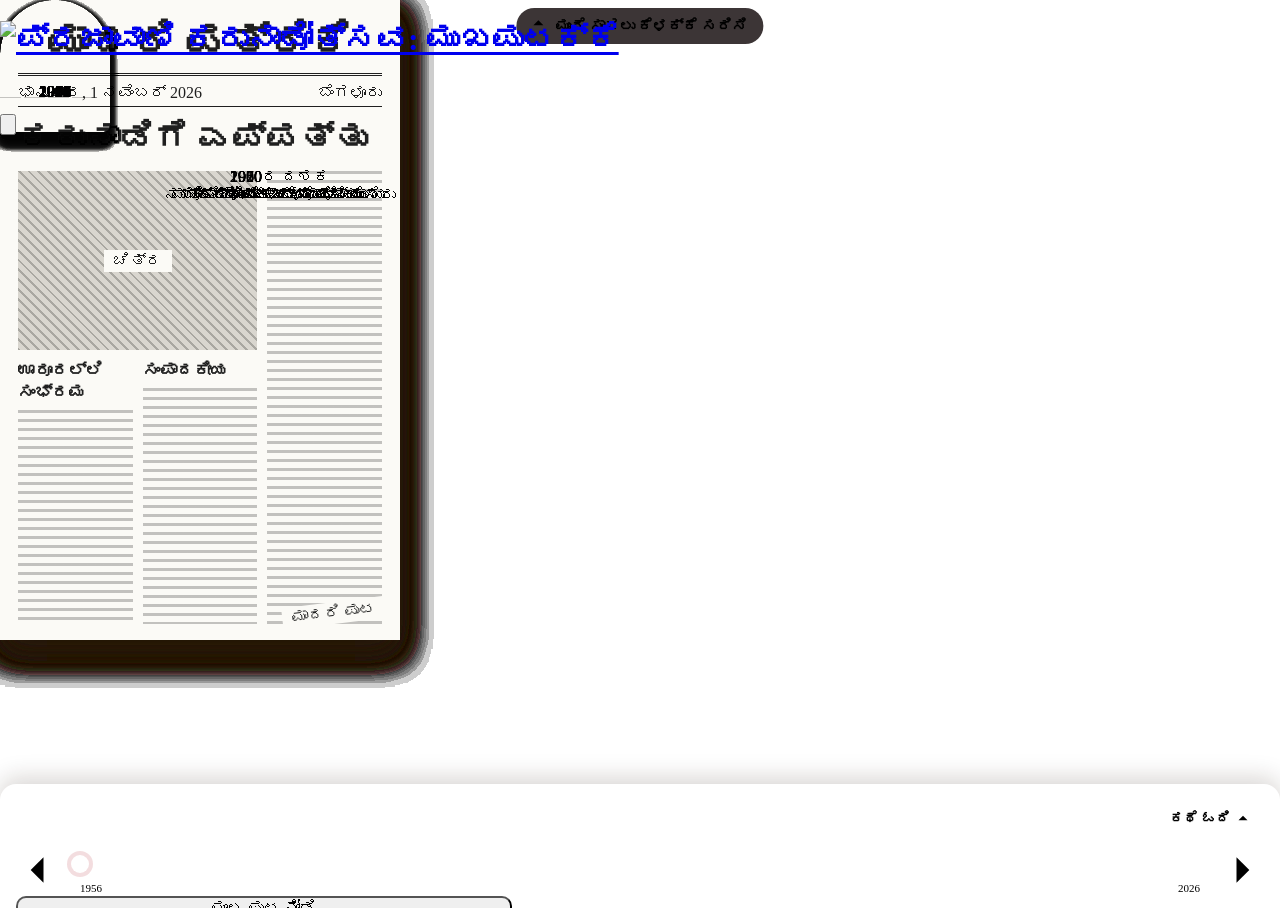
==== commit c3581bdc: "One copy of each page: the root pages are pasted into the CMS as they are - index.html, index-en.htm" ====
--- a/exhibition-road.html
+++ b/exhibition-road.html
@@ -5,11 +5,11 @@
 <title>ಕರುನಾಡಿನ ಹಾದಿ | ಪ್ರಜಾವಾಣಿ</title>
 <meta name="viewport" content="width=device-width, initial-scale=1, viewport-fit=cover">
 <meta name="theme-color" content="#A80F22">
-<link rel="icon" href="assets/icons/favicon-pv.svg" type="image/svg+xml">
+<link rel="icon" href="https://images.assettype.com/prajavani/2026-10-28/8hxyq3pa/favicon-pv.svg" type="image/svg+xml">
 <link rel="preload" href="https://fea.assettype.com/tpml/assets/PvHeadlineSemibold3.woff2" as="font" type="font/woff2" crossorigin>
 <link rel="preload" href="https://fea.assettype.com/tpml/assets/PrajavaniTextRegular.woff2" as="font" type="font/woff2" crossorigin>
 <!-- Fonts and colour tokens come from the main site's stylesheet. -->
-<link rel="stylesheet" href="css/styles.css">
+<link rel="stylesheet" href="https://rajyothsava.pages.dev/css/styles.css">
 <style>
 /* Layout: one fixed phone screen. Road scene fills it; header on top, story sheet and map dock at the bottom. */
 :root {
@@ -135,7 +135,7 @@
 .arch {
   position: absolute; left: 0; top: 0;
   width: 560px; aspect-ratio: 573 / 857;
-  background: url("assets/Gate.svg") center / contain no-repeat;
+  background: url("https://rajyothsava.pages.dev/assets/Gate.svg") center / contain no-repeat;
   transform-origin: 0 0;
 }
 /* Pages and stones get their own layer only while travelling, so they are redrawn sharp on arrival.
@@ -398,7 +398,7 @@
   <div class="container masthead__inner">
     <h1 class="brand">
       <a class="brand__link" href="index.html">
-        <img class="brand__mark" src="assets/hero/karunadotsava-pv-720.webp" alt="ಪ್ರಜಾವಾಣಿ ಕರುನಾಡೋತ್ಸವ: ಮುಖಪುಟಕ್ಕೆ" width="720" height="236">
+        <img class="brand__mark" src="https://images.assettype.com/prajavani/2026-10-28/4ofcatud/karunadotsava-pv-720.webp" alt="ಪ್ರಜಾವಾಣಿ ಕರುನಾಡೋತ್ಸವ: ಮುಖಪುಟಕ್ಕೆ" width="720" height="236">
       </a>
     </h1>
     <div class="year" id="year" aria-hidden="true"></div>
@@ -502,7 +502,7 @@
   </section>
 </div>
 
-<script src="js/subscription.js"></script>
+<script src="https://rajyothsava.pages.dev/js/subscription.js"></script>
 <script>
 // Sample entries. Real page scans and write-ups replace these. Each needs its date (iso),
 // headline and paragraphs; the year, weekday and Kannada date are worked out from iso.
@@ -586,17 +586,18 @@
   2020: "ಎಪ್ಪತ್ತರ ಹೊಸ್ತಿಲು"
 };
 // Subscriber wall: the first FREE_STOPS pages are open to everyone, the rest of the road is
-// for Prajavani subscribers. The words await the PV desk's approval. Each benefit has one of
-// the icons from prajavani.net's paywall (assets/paywall).
+// for Prajavani subscribers. The words await the PV desk's approval. The icons are from
+// prajavani.net's paywall.
 const FREE_STOPS = 5;
 const WALL = {
   title: "ಮುಂದಿನ ಹಾದಿ ಚಂದಾದಾರರಿಗೆ",
   note: `ಮೊದಲ ${FREE_STOPS} ಪುಟಗಳು ಎಲ್ಲರಿಗೂ. ಏಳು ದಶಕಗಳ ಉಳಿದ ಪುಟಗಳನ್ನು ಪ್ರಜಾವಾಣಿ ಚಂದಾದಾರರು ನೋಡಬಹುದು.`,
   features: [
-    { icon: "premium", text: "ಕರುನಾಡಿನ ಹಾದಿಯ ಎಲ್ಲ ಪುಟಗಳು ಮತ್ತು ಪ್ರೀಮಿಯಂ ಬರಹಗಳು" },
-    { icon: "epaper", text: "ದಿನದ ಪತ್ರಿಕೆ ಇ‑ಪೇಪರ್‌ನಲ್ಲಿ" },
-    { icon: "ad-light", text: "ಕಡಿಮೆ ಜಾಹೀರಾತಿನ ಓದು" }
+    { icon: "https://rajyothsava.pages.dev/assets/paywall/premium.svg", text: "ಕರುನಾಡಿನ ಹಾದಿಯ ಎಲ್ಲ ಪುಟಗಳು ಮತ್ತು ಪ್ರೀಮಿಯಂ ಬರಹಗಳು" },
+    { icon: "https://rajyothsava.pages.dev/assets/paywall/epaper.svg", text: "ದಿನದ ಪತ್ರಿಕೆ ಇ‑ಪೇಪರ್‌ನಲ್ಲಿ" },
+    { icon: "https://rajyothsava.pages.dev/assets/paywall/ad-light.svg", text: "ಕಡಿಮೆ ಜಾಹೀರಾತಿನ ಓದು" }
   ],
+  icons: { nandi: "https://rajyothsava.pages.dev/assets/paywall/nandi.svg", nandiLarge: "https://rajyothsava.pages.dev/assets/paywall/nandi-large.svg", login: "https://rajyothsava.pages.dev/assets/paywall/login.svg" },
   subscribe: "ಚಂದಾದಾರರಾಗಿ",
   loginAsk: "ಈಗಾಗಲೇ ಚಂದಾದಾರರೇ?",
   login: "ಲಾಗಿನ್ ಆಗಿ",
@@ -1068,9 +1069,9 @@
   accessState().then(state =>
     ticks.forEach((t, i) => t.classList.toggle("is-locked", state !== "subscriber" && i >= FREE_STOPS)));
 }
-const paywallIcon = name => `<img src="assets/paywall/${name}.svg" alt="">`;
+const paywallIcon = (src, className) => `<img${className ? ` class="${className}"` : ""} src="${src}" alt="">`;
 $("wallFeatures").innerHTML = WALL.features.map(f => `<li>${paywallIcon(f.icon)}<span>${f.text}</span></li>`).join("")
-  + `<img class="wall-nandi" src="assets/paywall/nandi-large.svg" alt="">`;
+  + paywallIcon(WALL.icons.nandiLarge, "wall-nandi");
 // Leaving for the login or subscribe page: remember where the reader was, to bring them back there.
 function wallLink(html, href, className, event) {
   const a = Object.assign(document.createElement("a"), { className, href, innerHTML: html });
@@ -1092,10 +1093,10 @@
     retry.addEventListener("click", () => travelTo(wanted));
     actions.push(retry);
   } else {
-    actions.push(wallLink(`${paywallIcon("nandi")}<span>${WALL.subscribe}</span>`,
+    actions.push(wallLink(`${paywallIcon(WALL.icons.nandi)}<span>${WALL.subscribe}</span>`,
       Subscription.subscribeUrl("exhibition_road"), "wall-cta", "karunadotsava_subscribe_click"));
     if (state === "logged-out") {
-      const login = wallLink(`<span>${WALL.login}</span>${paywallIcon("login")}`,
+      const login = wallLink(`<span>${WALL.login}</span>${paywallIcon(WALL.icons.login)}`,
         Subscription.loginUrl(), "wall-login", "karunadotsava_login_click");
       login.addEventListener("click", () => Subscription.trackLoginStart("karunadotsava_road"));
       const line = Object.assign(document.createElement("p"), { className: "wall-login-line", textContent: WALL.loginAsk });
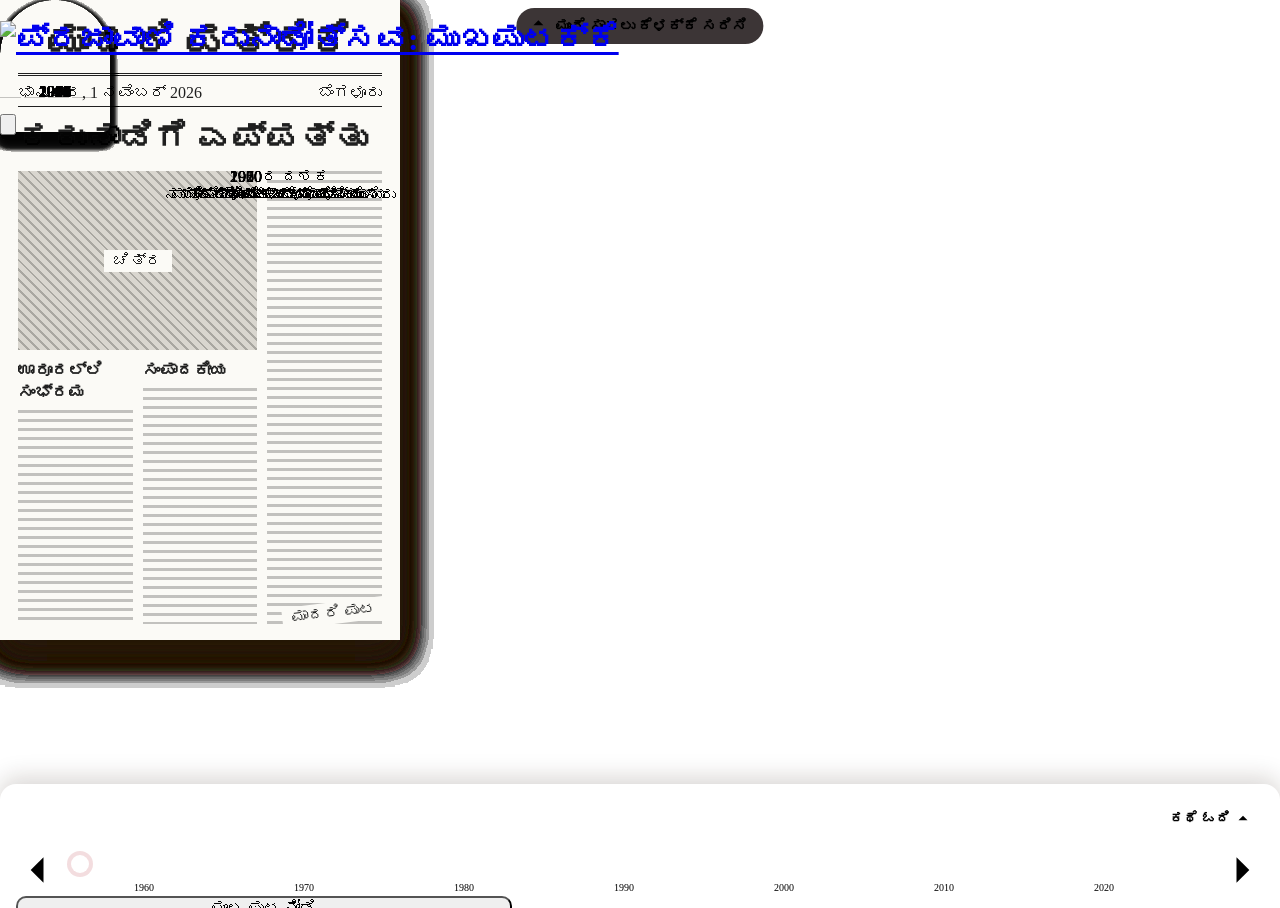
==== commit bd839821: "Exhibition road: decade marks on the track, soft-edged fields, shaded trees Co-Authored-By: Claude O" ====
--- a/exhibition-road.html
+++ b/exhibition-road.html
@@ -258,13 +258,13 @@
   content: ""; position: absolute; left: 0; top: 17px; height: 3px; border-radius: 2px;
 }
 .map::before { right: 0; background: var(--line); }
-.map-fill { background: var(--red); transition: width var(--duration-slow) var(--ease); }
+.map-fill { background: var(--red); }
 .map-tick {
   position: absolute; top: 12px; width: 2px; height: 13px; margin-left: -1px;
   border-radius: 1px; background: var(--line-strong);
 }
 .map-tick.is-past { background: var(--red); }
-.map-thumb, .map-bubble { position: absolute; translate: -50% 0; transition: left var(--duration-slow) var(--ease); }
+.map-thumb, .map-bubble { position: absolute; translate: -50% 0; }
 .map-thumb {
   top: 9px; width: 18px; height: 18px; box-sizing: border-box; border-radius: 50%;
   background: var(--red); border: 3px solid var(--yellow);
@@ -276,9 +276,14 @@
   font: 600 14px/1.4 var(--font-headline); font-variant-numeric: tabular-nums;
   white-space: nowrap; pointer-events: none;
 }
-.map.is-scrubbing .map-thumb, .map.is-scrubbing .map-bubble { transition: none; }
-.map-end { position: absolute; bottom: 0; font-size: 11px; color: var(--ink-muted); font-variant-numeric: tabular-nums; }
-.map-end.end { right: 0; }
+/* Decades under the track, a small mark above each year. */
+.map-decade {
+  position: absolute; bottom: 0; translate: -50% 0; padding-top: 7px;
+  font-size: 10px; line-height: 1.3; color: var(--ink-muted); font-variant-numeric: tabular-nums;
+}
+.map-decade::before {
+  content: ""; position: absolute; top: 0; left: 50%; width: 1px; height: 5px; background: var(--line-strong);
+}
 /* Stops past the free stretch, for subscribers only. */
 .map-tick.is-locked { top: 15px; height: 7px; background: var(--line-strong); }
 
@@ -388,7 +393,7 @@
 }
 
 @media (prefers-reduced-motion: reduce) {
-  .sheet, .peek-cta .icon, .map-fill { transition: none; }
+  .sheet, .peek-cta .icon { transition: none; }
   .hint, .hint .icon, .viewer, .viewer-page .paper, .wall, .wall-card { animation: none; }
 }
 </style>
@@ -650,8 +655,9 @@
 
 // Colours that age with the year: [oldest, newest].
 const TONES = {
-  skyTop: ["#E9DABB", "#F4EFE4"], haze: ["#F3E5C8", "#FFFAF0"],
-  hill: ["#A7A273", "#7FA05A"], ridge: ["#9C9A83", "#7A9189"],
+  skyTop: ["#E9DABB", "#CFE2EC"], haze: ["#F3E5C8", "#FBF6EA"],
+  hill: ["#A9A06A", "#6B9E47"], crop: ["#C4A85E", "#C9BA48"], soil: ["#AA8A62", "#A9654A"],
+  tree: ["#6E6A48", "#2F5F2D"], ridge: ["#9C9A83", "#6F8F9E"],
   road: ["#6E6153", "#4A4644"], edge: ["#E8DCC4", "#EEEAE2"],
   paper: ["#E6D3A8", "#FBFAF6"], ink: ["#2E261C", "#1F1F1F"], photo: ["#CDB78E", "#D9D6CF"]
 };
@@ -748,7 +754,12 @@
   map.insertBefore(t, mapThumb);
   return t;
 });
-map.insertAdjacentHTML("beforeend", `<span class="map-end">${Y0}</span><span class="map-end end">${Y1}</span>`);
+for (let year = Math.ceil(Y0 / 10) * 10; year <= Y1; year += 10) {
+  const d = Object.assign(document.createElement("span"), { className: "map-decade", textContent: year });
+  d.style.left = `${ageOf(year) * 100}%`;
+  d.setAttribute("aria-hidden", "true");
+  map.append(d);
+}
 map.setAttribute("aria-valuemin", 0);
 map.setAttribute("aria-valuemax", ENTRIES.length - 1);
 function nearestEntry(clientX) {
@@ -763,14 +774,20 @@
   mapBubble.style.left = mapThumb.style.left = mapPos(i);
 }
 function endScrub(travel) {
-  map.classList.remove("is-scrubbing");
   mapBubble.hidden = true;
   if (travel && scrub !== null) travelTo(scrub);
   scrub = null;
-  mapThumb.style.left = mapPos(cur);
+  showMapAt(camZ + D);
+}
+// The thumb, the red fill and the passed ticks show where the camera is on the road, so they
+// travel with every trip, like the year counter. While dragging, the thumb shows the pick.
+function showMapAt(z) {
+  const at = `${ageOf(clamp(yearAt(z), Y0, Y1)) * 100}%`;
+  $("mapFill").style.width = at;
+  if (scrub === null) mapThumb.style.left = at;
+  ticks.forEach((t, i) => t.classList.toggle("is-past", pageZ[i] <= z + 1e-6));
 }
 map.addEventListener("pointerdown", e => {
-  map.classList.add("is-scrubbing");
   showScrub(nearestEntry(e.clientX));
   map.setPointerCapture(e.pointerId);
 });
@@ -849,23 +866,196 @@
   });
 }
 
+// Fixed pseudo-random number in 0..1 for n, so trees keep their places on every visit.
+const hash = n => { const s = Math.sin(n * 127.1 + 311.7) * 43758.5453; return s - Math.floor(s); };
+
 // Land drawn as slices across the view, far to near, each covering the ones behind it.
-// Slices sit on a fixed world grid, so the field bands move past as you travel.
+// Slices sit on a fixed world grid, so the fields move past as you travel. Each slice's
+// fields and trees are drawn with it, so nearer hills hide what is behind them.
 function drawTerrain(c, t) {
-  const { W, H } = view, hill = toneRgb("hill", t), haze = toneRgb("haze", t);
+  const { W, H } = view, hill = toneRgb("hill", t), haze = toneRgb("haze", t), tree = toneRgb("tree", t);
   const STEP = 1;
   for (let k = Math.floor((c.z + 70) / STEP); k * STEP > c.z + 0.4; k--) {
     const z = k * STEP, dz = z - c.z, s = c.f / dz, half = W / 2 / s + 0.5;
-    const band = k % 4 < 2 ? 1 : .95;
-    ctx.fillStyle = css(mix(hill.map(v => v * band), haze, clamp((dz - 4) / 60, 0, 1)));
+    ctx.fillStyle = css(mix(hill, haze, clamp((dz - 4) / 60, 0, 1)));
     ctx.beginPath();
     for (let i = 0; i <= 32; i++) {
       const x = c.x - half + 2 * half * i / 32, p = project(c, x, groundHeight(x, z), z);
       i ? ctx.lineTo(p.x, p.y) : ctx.moveTo(p.x, p.y);
     }
     ctx.lineTo(W + 10, H); ctx.lineTo(-10, H); ctx.closePath(); ctx.fill();
+    drawFields(c, z, half, hill, haze, t);
+    drawTrees(c, z, tree, haze);
   }
 }
+
+// Fields laid over the land near the road, so it reads as farmland. Rows of fields run
+// `rows` slices deep; within a row, field edges sit at uneven spacing around `width` and
+// wander as they run back (sway), so no edge is straight and no two rows line up. Each field
+// takes a kind below; plain ones show the land. A field blends into the land over `soft` of
+// its width at the sides and of its row's depth at the front and back, so no border shows.
+// Where that blend changes across a slice's strip, the strip is drawn in bands, each one step
+// of the blend: enough bands that each is at most bandPx tall or changes by at most
+// blendStep, whichever needs fewer. A band overlaps the one behind it, so no seam shows.
+// The fields fade out between fadeStart and fadeEnd, where the land is one colour.
+const FIELDS = {
+  width: 2.4, rows: 3, jitter: .3, sway: .2, swayWave: .3,
+  soft: .35, bandPx: 8, blendStep: .08, overlap: .3, points: 10, fadeStart: 16, fadeEnd: 30
+};
+// [tone, share of that tone over the land's, brightness]; null keeps the plain land.
+const FIELD_KINDS = [null, null, null, ["hill", 0, .9], ["hill", 0, 1.08], ["crop", .75, 1], ["soil", .6, 1]];
+const smooth = v => { v = clamp(v, 0, 1); return v * v * (3 - 2 * v); };
+function drawFields(c, z, half, hill, haze, t) {
+  const dz = z - c.z, vary = clamp((FIELDS.fadeEnd - dz) / (FIELDS.fadeEnd - FIELDS.fadeStart), 0, 1);
+  if (!vary) return;
+  const { width: w, rows, soft } = FIELDS, hazed = clamp((dz - 4) / 60, 0, 1), land = mix(hill, haze, hazed);
+  const nearZ = Math.max(z - 1, c.z + 0.3), row = Math.floor((z - .5) / rows), shift = hash(row + .7) * w;
+  // step: spacing of the points along a band's outline; a field gets at most `points` per edge.
+  const left = c.x - half, right = c.x + half, step = Math.max(2 * half / 32, w / FIELDS.points);
+  // Where the edge between field i - 1 and field i crosses the land at distance gz.
+  const edgeX = (i, gz) => shift + w * (i + FIELDS.jitter * (hash(row * 17 + i) - .5) * 2
+    + FIELDS.sway * Math.sin(gz * FIELDS.swayWave + 6 * hash(row * 5 + i)));
+  const ground = (x, gz) => project(c, x, groundHeight(x, gz), gz);
+  // How much the fields show at distance gz: fully in the middle of the row, not at its ends.
+  const depthShare = gz => { const u = gz / rows - row; return smooth(u / soft) * smooth((1 - u) / soft) * vary; };
+  const blendSteps = Math.abs(depthShare(z) - depthShare(nearZ)) / FIELDS.blendStep;
+  for (let i = Math.floor((left - shift) / w) - 1; edgeX(i, z) < right; i++) {
+    const kind = FIELD_KINDS[Math.floor(hash(row * 131 + i) * FIELD_KINDS.length)];
+    if (!kind) continue;
+    const [name, share, bright] = kind;
+    const field = mix(mix(hill, toneRgb(name, t), share).map(v => v * bright), haze, hazed);
+    const mid = (edgeX(i, z) + edgeX(i + 1, z)) / 2;
+    const tall = (ground(mid, nearZ).y - ground(mid, z).y) / FIELDS.bandPx;
+    const bands = clamp(Math.ceil(Math.min(tall, blendSteps)), 1, 32);
+    const depth = (z - nearZ) / bands;
+    for (let b = 0; b < bands; b++) {
+      const zFar = z - b * depth, zNear = zFar - depth, gz = zFar - depth / 2, shown = depthShare(gz);
+      if (shown < .01) continue;
+      const x0 = Math.max(left, edgeX(i, zFar)), x1 = Math.min(right, edgeX(i + 1, zFar));
+      if (x1 <= x0) continue;
+      // Land colour at the field's sides, the field's own colour inside. The blend runs across
+      // the field, square to the way its sides lean in perspective, so the bands line up.
+      const l = ground(edgeX(i, gz), gz), r = ground(edgeX(i + 1, gz), gz), m = (edgeX(i, gz) + edgeX(i + 1, gz)) / 2;
+      const f = ground(m, zFar), n = ground(m, zNear), len = Math.hypot(n.x - f.x, n.y - f.y) || 1;
+      const ax = (f.y - n.y) / len, ay = (n.x - f.x) / len, across = (r.x - l.x) * ax + (r.y - l.y) * ay;
+      const colour = css(mix(land, field, shown)), g = ctx.createLinearGradient(l.x, l.y, l.x + ax * across, l.y + ay * across);
+      g.addColorStop(0, css(land)); g.addColorStop(soft, colour); g.addColorStop(1 - soft, colour); g.addColorStop(1, css(land));
+      ctx.fillStyle = g;
+      // The band's outline follows the ground along both its far and near edges.
+      const top = zFar + FIELDS.overlap * depth, n0 = Math.max(left, edgeX(i, zNear)), n1 = Math.min(right, edgeX(i + 1, zNear));
+      ctx.beginPath();
+      for (let x = x0; x < x1; x += step) { const p = ground(x, top); ctx.lineTo(p.x, p.y); }
+      const e = ground(x1, top), d = ground(n1, zNear);
+      ctx.lineTo(e.x, e.y); ctx.lineTo(d.x, d.y);
+      for (let x = n1 - step; x > n0; x -= step) { const p = ground(x, zNear); ctx.lineTo(p.x, p.y); }
+      const a = ground(n0, zNear);
+      ctx.lineTo(a.x, a.y); ctx.closePath(); ctx.fill();
+    }
+  }
+}
+
+// Trees beside the road, at fixed spots on the strip of land just in front of slice z:
+// shade trees of three shapes, in a deeper green than the land and fading into the haze.
+// perStrip: tries per strip; chance: share that grow; near / spread: closest distance from
+// the road and how far beyond it they scatter (bunched towards the road); height: world
+// units; minPx: smaller trees are skipped. Each stands on a soft shadow, like the pages.
+// Trees at least detailPx tall are lit from the upper left (a darker underside, a lighter
+// crown); smaller, distant ones are one flat green, where the shading can't be seen.
+const TREES = { perStrip: 3, chance: .3, near: 1, spread: 6, height: [.45, .9], minPx: 2, detailPx: 24 };
+// [draw, height scale]; a kind listed twice grows twice as often.
+const TREE_KINDS = [[drawDome, 1], [drawDome, 1], [drawUmbrella, .9], [drawUmbrella, .9], [drawColumn, 1.15]];
+const SUNLIT = [236, 238, 186];
+function drawTrees(c, z, tree, haze) {
+  for (let j = 0; j < TREES.perStrip; j++) {
+    const n = z * TREES.perStrip + j;
+    if (hash(n) > TREES.chance) continue;
+    const tz = z - hash(n + .1), dz = tz - c.z;
+    if (dz < 1) continue;
+    const side = hash(n + .2) < .5 ? -1 : 1;
+    const x = roadX(tz) + side * (TREES.near + TREES.spread * hash(n + .3) ** 2);
+    const base = project(c, x, groundHeight(x, tz), tz);
+    const h = (TREES.height[0] + (TREES.height[1] - TREES.height[0]) * hash(n + .4)) * base.s;
+    if (h < TREES.minPx || base.x < -h || base.x > view.W + h) continue;
+    const hazed = clamp((dz - 4) / 60, 0, 1);
+    const leaf = mix(tree, haze, hazed), trunk = mix([96, 74, 52], haze, hazed);
+    const paint = h < TREES.detailPx ? { leaf: css(leaf), trunk: css(trunk) }
+      : { leaf: css(leaf), dark: css(leaf.map(v => v * .82)), light: css(mix(leaf, SUNLIT, .13)), trunk: css(trunk) };
+    ctx.fillStyle = `rgba(30,20,10,${.22 * (1 - hazed)})`;
+    ctx.beginPath(); ctx.ellipse(base.x, base.y, .3 * h, .05 * h, 0, 0, Math.PI * 2); ctx.fill();
+    const [draw, scale] = TREE_KINDS[Math.floor(hash(n + .5) * TREE_KINDS.length)];
+    draw(base, scale * h, paint, hash(n + .6));
+  }
+}
+
+// One shape made of ellipses, each [dx, dy, rx, ry] in tree heights from the base;
+// flip mirrors it, so trees of a kind don't all lean the same way.
+function lobes({ x, y }, h, parts, flip, fill) {
+  ctx.fillStyle = fill;
+  ctx.beginPath();
+  parts.forEach(([dx, dy, rx, ry]) => {
+    const cx = x + flip * dx * h, cy = y - dy * h;
+    ctx.moveTo(cx + rx * h, cy);
+    ctx.ellipse(cx, cy, rx * h, ry * h, 0, 0, Math.PI * 2);
+  });
+  ctx.fill();
+}
+// A canopy in three tones, each the same lobes a little smaller and nearer the sun (upper
+// left): the dark underside, the leaves, and the sunlit side. Without those tones (a distant
+// tree), just the leaves.
+function canopy(base, h, parts, flip, paint) {
+  if (!paint.dark) { lobes(base, h, parts, flip, paint.leaf); return; }
+  const toward = (dx, dy, k) => parts.map(([x, y, rx, ry]) => [x - flip * dx, y + dy, rx * k, ry * k]);
+  lobes(base, h, parts, flip, paint.dark);
+  lobes(base, h, toward(.01, .03, .92), flip, paint.leaf);
+  lobes(base, h, toward(.05, .07, .62), flip, paint.light);
+}
+// Trunk tapering from bottom width w0 to w1 at height top (all in tree heights).
+function trunk({ x, y }, h, top, w0, w1, lean, fill) {
+  ctx.fillStyle = fill;
+  ctx.beginPath();
+  ctx.moveTo(x - w0 / 2 * h, y); ctx.lineTo(x + w0 / 2 * h, y);
+  ctx.lineTo(x + (lean + w1 / 2) * h, y - top * h); ctx.lineTo(x + (lean - w1 / 2) * h, y - top * h);
+  ctx.closePath(); ctx.fill();
+}
+
+// Mango-like dome: a rounded heap of foliage on a short trunk.
+function drawDome(base, h, paint, r) {
+  const flip = r < .5 ? -1 : 1, s = .9 + .2 * r;
+  trunk(base, h, .5, .09, .05, 0, paint.trunk);
+  canopy(base, h, [[0, .64, .3 * s, .26], [-.22, .5, .2, .17], [.23, .52, .2 * s, .18], [-.05, .42, .24, .14], [.1, .8, .19, .15]], flip, paint);
+}
+// Rain tree: a wide, flat-topped umbrella on a forked trunk.
+function drawUmbrella(base, h, paint, r) {
+  const flip = r < .5 ? -1 : 1, { x, y } = base;
+  trunk(base, h, .5, .1, .06, 0, paint.trunk);
+  ctx.strokeStyle = paint.trunk; ctx.lineWidth = .035 * h; ctx.lineCap = "round";
+  ctx.beginPath();
+  ctx.moveTo(x, y - .45 * h); ctx.lineTo(x - flip * .2 * h, y - .66 * h);
+  ctx.moveTo(x, y - .48 * h); ctx.lineTo(x + flip * .24 * h, y - .68 * h);
+  ctx.stroke(); ctx.lineCap = "butt";
+  canopy(base, h, [[0, .74, .46, .15], [-.34, .68, .22, .11], [.36, .69, .24, .11], [-.12, .82, .27, .11], [.16, .81, .25 + .06 * r, .11]], flip, paint);
+}
+// Tall column tree (like silver oak): slim, tapering to a point.
+function drawColumn(base, h, paint, r) {
+  const flip = r < .5 ? -1 : 1, sway = .03 * (r - .5);
+  trunk(base, h, .3, .06, .04, 0, paint.trunk);
+  canopy(base, h, [[0, .34, .15, .14], [sway, .56, .14, .19], [2 * sway, .8, .11, .17], [3 * sway, .98, .06, .09]], flip, paint);
+}
+
+// A fine grain over the scene, like newsprint, so no step between shades shows.
+// GRAIN: how strongly it shows (0 for none).
+const GRAIN = .035;
+const grain = (() => {
+  const size = 128, tile = document.createElement("canvas");
+  tile.width = tile.height = size;
+  const tc = tile.getContext("2d"), img = tc.createImageData(size, size);
+  for (let i = 0; i < img.data.length; i += 4) {
+    const v = Math.random() < .5 ? 0 : 255;
+    img.data.set([v, v, v, 255 * Math.random()], i);
+  }
+  tc.putImageData(img, 0, 0);
+  return ctx.createPattern(tile, "repeat");
+})();
 
 function drawScene(c, t) {
   const { W, H } = view, { horizon } = c;
@@ -918,6 +1108,9 @@
     ctx.fillStyle = `rgba(30,20,10,${.28 * o})`;
     ctx.beginPath(); ctx.ellipse(q.x, q.y, .56 * q.s, .05 * q.s, 0, 0, Math.PI * 2); ctx.fill();
   });
+
+  ctx.globalAlpha = GRAIN; ctx.fillStyle = grain; ctx.fillRect(0, 0, W, H);
+  ctx.globalAlpha = 1;
 }
 
 // Header year: four split-flap cards. Only digits that change flip; a new change
@@ -976,6 +1169,7 @@
   const nearestSeen = c.h * c.f / (view.groundBottom - c.horizon);
   const lookYear = clamp(yearAt(c.z + Math.max(D, nearestSeen)), Y0, Y1);
   drawScene(c, ageOf(lookYear));
+  showMapAt(c.z + D);
   pages.forEach(p => place(p, c, 0, 1, R, PAPER_W));
   stones.forEach(s => place(s, c, STONE.x, STONE.w, STONE.h, STONE.base));
   arches.forEach(a => place(a, c, 0, ARCH.w, ARCH.h, ARCH.base));
@@ -1124,9 +1318,6 @@
     `<svg class="icon" aria-hidden="true" viewBox="0 0 24 24"><path d="${next ? "M5 12h14M13 6l6 6-6 6" : "M4 12a8 8 0 1 0 3-6.2M4 4v4h4"}"/></svg>`;
   $("prevBtn").disabled = cur === 0;
   $("nextBtn").disabled = cur === ENTRIES.length - 1;
-  ticks.forEach((t, i) => t.classList.toggle("is-past", i <= cur));
-  $("mapFill").style.width = mapPos(cur);
-  if (scrub === null) mapThumb.style.left = mapPos(cur);
   map.setAttribute("aria-valuenow", cur);
   map.setAttribute("aria-valuetext", `${e.date}: ${e.headline}`);
   $("yearSpoken").textContent = e.year;
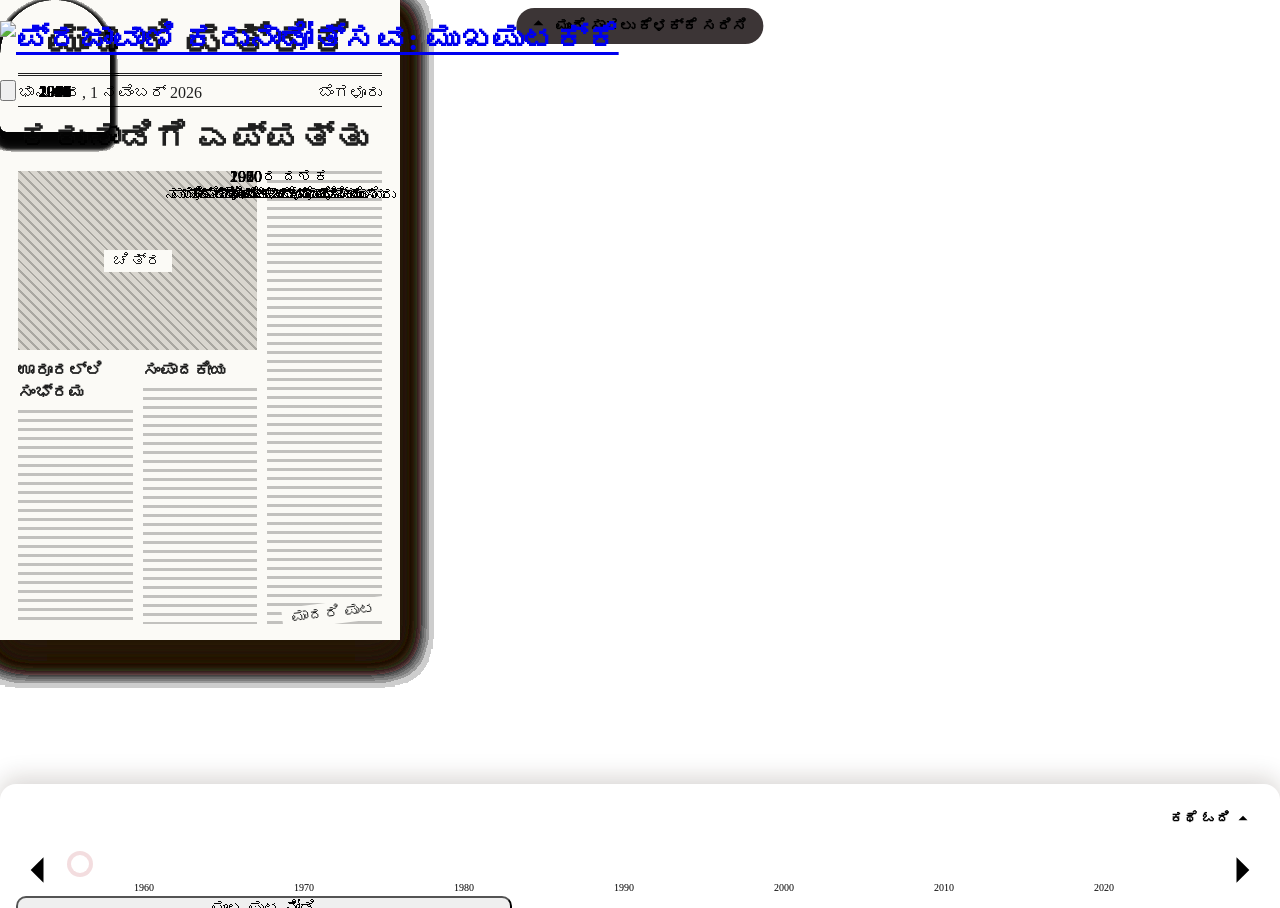
==== commit fe42964f: "Launch countdown on both pages until midnight, 1 November Until the launch the page is only a countd" ====
--- a/exhibition-road.html
+++ b/exhibition-road.html
@@ -36,30 +36,8 @@
   padding-top: env(safe-area-inset-top, 0px);
 }
 .bar .brand { margin-right: auto; }
-/* Year as a split-flap calendar: one card per digit, each card in two halves.
-   A changing digit's top half folds down (leaf) to reveal the new digit. */
+/* Year as split-flap cards (js/flip.js; their look is .flip in the main stylesheet). */
 .year { display: flex; gap: 3px; }
-.flip {
-  --flip-h: 34px;
-  position: relative; width: 21px; height: var(--flip-h);
-  perspective: 160px;
-  font: 600 24px/var(--flip-h) var(--font-headline); color: var(--ink);
-  text-align: center; font-variant-numeric: tabular-nums;
-}
-.flip-half {
-  position: absolute; left: 0; right: 0; height: 50%; overflow: hidden;
-  backface-visibility: hidden;
-}
-.flip-half > span { display: block; height: var(--flip-h); }
-.flip-top { top: 0; transform-origin: bottom; border-radius: 4px 4px 0 0; background: var(--white); }
-.flip-bottom { bottom: 0; transform-origin: top; border-radius: 0 0 4px 4px; background: var(--paper); }
-.flip-bottom > span { margin-top: calc(var(--flip-h) / -2); }
-.flip-leaf { visibility: hidden; }
-/* The hinge line across the middle of each card. */
-.flip::after {
-  content: ""; position: absolute; left: 0; right: 0; top: 50%; height: 1px;
-  background: rgb(0 0 0 / 22%);
-}
 /* Header button: plain icon on the red, like the main site's menu button. */
 .bar .icon-button { flex: none; color: var(--white); }
 .bar .icon-button:hover, .bar .icon-button[aria-expanded="true"] { background: var(--red-dark); }
@@ -508,6 +486,7 @@
 </div>
 
 <script src="https://rajyothsava.pages.dev/js/subscription.js"></script>
+<script src="https://rajyothsava.pages.dev/js/flip.js"></script>
 <script>
 // Sample entries. Real page scans and write-ups replace these. Each needs its date (iso),
 // headline and paragraphs; the year, weekday and Kannada date are worked out from iso.
@@ -548,7 +527,7 @@
     iso: "2026-11-01", headline: "ಕರುನಾಡಿಗೆ ಎಪ್ಪತ್ತು",
     paras: [
       "2026ರ ನವೆಂಬರ್ 1ಕ್ಕೆ ಕರ್ನಾಟಕ ರಾಜ್ಯ ಉದಯವಾಗಿ ಎಪ್ಪತ್ತು ವರ್ಷ.",
-      "ಈ ಹಾದಿಯ ಪುಟಗಳನ್ನು ನವೆಂಬರ್ 19ರಂದು ರಂಗೋಲಿ ಮೆಟ್ರೋ ಆರ್ಟ್ ಸೆಂಟರ್‌ನಲ್ಲಿ ನೇರವಾಗಿ ನೋಡಬಹುದು.",
+      "ಈ ಹಾದಿಯ ಪುಟಗಳನ್ನು ನವೆಂಬರ್ 19ರಿಂದ 29ರವರೆಗೆ ರಂಗೋಲಿ ಮೆಟ್ರೋ ಆರ್ಟ್ ಸೆಂಟರ್‌ನಲ್ಲಿ ನೇರವಾಗಿ ನೋಡಬಹುದು.",
       SAMPLE_NOTE
     ]
   }
@@ -958,12 +937,13 @@
 // shade trees of three shapes, in a deeper green than the land and fading into the haze.
 // perStrip: tries per strip; chance: share that grow; near / spread: closest distance from
 // the road and how far beyond it they scatter (bunched towards the road); height: world
-// units; minPx: smaller trees are skipped. Each stands on a soft shadow, like the pages.
-// Trees at least detailPx tall are lit from the upper left (a darker underside, a lighter
-// crown); smaller, distant ones are one flat green, where the shading can't be seen.
+// units; minPx: smaller trees are skipped. Trees at least detailPx tall are lit from the
+// upper left (a darker underside, a lighter crown); smaller, distant ones are one flat green,
+// where the shading can't be seen. Each casts a soft shadow, as wide as its crown, falling
+// a little to the right, away from the sun.
 const TREES = { perStrip: 3, chance: .3, near: 1, spread: 6, height: [.45, .9], minPx: 2, detailPx: 24 };
-// [draw, height scale]; a kind listed twice grows twice as often.
-const TREE_KINDS = [[drawDome, 1], [drawDome, 1], [drawUmbrella, .9], [drawUmbrella, .9], [drawColumn, 1.15]];
+// [draw, height scale, shadow's half-width in tree heights]; a kind listed twice grows twice as often.
+const TREE_KINDS = [[drawDome, 1, .4], [drawDome, 1, .4], [drawUmbrella, .9, .55], [drawUmbrella, .9, .55], [drawColumn, 1.15, .2]];
 const SUNLIT = [236, 238, 186];
 function drawTrees(c, z, tree, haze) {
   for (let j = 0; j < TREES.perStrip; j++) {
@@ -980,10 +960,10 @@
     const leaf = mix(tree, haze, hazed), trunk = mix([96, 74, 52], haze, hazed);
     const paint = h < TREES.detailPx ? { leaf: css(leaf), trunk: css(trunk) }
       : { leaf: css(leaf), dark: css(leaf.map(v => v * .82)), light: css(mix(leaf, SUNLIT, .13)), trunk: css(trunk) };
-    ctx.fillStyle = `rgba(30,20,10,${.22 * (1 - hazed)})`;
-    ctx.beginPath(); ctx.ellipse(base.x, base.y, .3 * h, .05 * h, 0, 0, Math.PI * 2); ctx.fill();
-    const [draw, scale] = TREE_KINDS[Math.floor(hash(n + .5) * TREE_KINDS.length)];
-    draw(base, scale * h, paint, hash(n + .6));
+    const [draw, scale, spread] = TREE_KINDS[Math.floor(hash(n + .5) * TREE_KINDS.length)], th = scale * h;
+    softShadow(base.x + .15 * th, base.y + .01 * th, (spread + .1) * th, .1 * th, .45 * (1 - hazed));
+    softShadow(base.x, base.y, .12 * th, .035 * th, .45 * (1 - hazed));
+    draw(base, th, paint, hash(n + .6));
   }
 }
 
@@ -1040,6 +1020,23 @@
   const flip = r < .5 ? -1 : 1, sway = .03 * (r - .5);
   trunk(base, h, .3, .06, .04, 0, paint.trunk);
   canopy(base, h, [[0, .34, .15, .14], [sway, .56, .14, .19], [2 * sway, .8, .11, .17], [3 * sway, .98, .06, .09]], flip, paint);
+}
+
+// Soft shadows: one blurred disc, drawn once and stretched to each shadow's size, centred on
+// x, y with radii rx, ry; alpha sets how dark.
+const shadowDisc = (() => {
+  const size = 64, disc = document.createElement("canvas");
+  disc.width = disc.height = size;
+  const dc = disc.getContext("2d"), g = dc.createRadialGradient(size / 2, size / 2, 0, size / 2, size / 2, size / 2);
+  g.addColorStop(0, "rgba(30,20,10,1)"); g.addColorStop(.4, "rgba(30,20,10,.65)"); g.addColorStop(1, "rgba(30,20,10,0)");
+  dc.fillStyle = g; dc.fillRect(0, 0, size, size);
+  return disc;
+})();
+function softShadow(x, y, rx, ry, alpha) {
+  if (alpha <= 0) return;
+  ctx.globalAlpha = alpha;
+  ctx.drawImage(shadowDisc, x - rx, y - ry, 2 * rx, 2 * ry);
+  ctx.globalAlpha = 1;
 }
 
 // A fine grain over the scene, like newsprint, so no step between shades shows.
@@ -1100,57 +1097,22 @@
   }
   ctx.globalAlpha = 1;
 
-  // Soft shadows under the pages.
+  // Soft shadows under the pages: a wide pool, darker where the page stands.
   pages.forEach(p => {
     const o = visibility(p.z - c.z);
     if (!o) return;
     const q = project(c, roadX(p.z), 0, p.z);
-    ctx.fillStyle = `rgba(30,20,10,${.28 * o})`;
-    ctx.beginPath(); ctx.ellipse(q.x, q.y, .56 * q.s, .05 * q.s, 0, 0, Math.PI * 2); ctx.fill();
+    softShadow(q.x + .06 * q.s, q.y, .7 * q.s, .09 * q.s, .32 * o);
+    softShadow(q.x, q.y, .52 * q.s, .03 * q.s, .3 * o);
   });
 
   ctx.globalAlpha = GRAIN; ctx.fillStyle = grain; ctx.fillRect(0, 0, W, H);
   ctx.globalAlpha = 1;
 }
 
-// Header year: four split-flap cards. Only digits that change flip; a new change
-// mid-flip cuts the old one short, so fast trips flutter like a real flip board.
-const FLIP_MS = 260;
-const flaps = [0, 1, 2, 3].map(() => {
-  const el = document.createElement("span");
-  el.className = "flip";
-  el.innerHTML = ["flip-top", "flip-bottom", "flip-top flip-leaf", "flip-bottom flip-leaf"]
-    .map(c => `<span class="flip-half ${c}"><span></span></span>`).join("");
-  $("year").appendChild(el);
-  const [top, bottom, leafTop, leafBottom] = [...el.children].map(h => ({ half: h, text: h.firstChild }));
-  return { top, bottom, leafTop, leafBottom, digit: null, anims: [] };
-});
-function setDigit(f, digit) {
-  if (f.digit === digit) return;
-  const old = f.digit ?? digit;
-  f.digit = digit;
-  f.anims.forEach(a => a.cancel());
-  // Behind the leaves: new digit on top, old digit below until the lower leaf covers it.
-  f.top.text.textContent = digit;
-  f.bottom.text.textContent = old;
-  f.leafTop.text.textContent = old;
-  f.leafBottom.text.textContent = digit;
-  const settle = () => {
-    f.bottom.text.textContent = digit;
-    f.leafTop.half.style.visibility = f.leafBottom.half.style.visibility = "";
-  };
-  if (old === digit || reduceMotion.matches) { settle(); return; }
-  f.leafTop.half.style.visibility = f.leafBottom.half.style.visibility = "visible";
-  const half = FLIP_MS / 2;
-  f.anims = [
-    f.leafTop.half.animate([{ transform: "rotateX(0)" }, { transform: "rotateX(-90deg)" }],
-      { duration: half, easing: "ease-in", fill: "forwards" }),
-    f.leafBottom.half.animate([{ transform: "rotateX(90deg)" }, { transform: "rotateX(0)" }],
-      { duration: half, delay: half, easing: "ease-out", fill: "both" })
-  ];
-  f.anims[1].onfinish = () => { if (f.digit === digit) settle(); };
-}
-const setYear = year => String(year).split("").forEach((d, i) => setDigit(flaps[i], d));
+// Header year: four split-flap cards (js/flip.js).
+const flaps = [0, 1, 2, 3].map(() => flipCard($("year")));
+const setYear = year => String(year).split("").forEach((d, i) => flaps[i](d));
 
 function place(item, c, xOffset, worldW, worldH, baseW) {
   const o = visibility(item.z - c.z);
@@ -1275,6 +1237,13 @@
   });
   return a;
 }
+// Off the newspaper's sites no subscription can be bought, so Subscribe stands in for one:
+// it turns the test options to a subscriber and travels on to the page the reader wanted.
+function testSubscribe(html, wanted) {
+  const button = Object.assign(document.createElement("button"), { type: "button", className: "wall-cta", innerHTML: html });
+  button.addEventListener("click", () => { settings.wall = "subscriber"; applySettings(); travelTo(wanted); });
+  return button;
+}
 function showWall(state, wanted) {
   const failed = state === "error";
   $("wallTitle").textContent = failed ? WALL.errorTitle : WALL.title;
@@ -1287,8 +1256,10 @@
     retry.addEventListener("click", () => travelTo(wanted));
     actions.push(retry);
   } else {
-    actions.push(wallLink(`${paywallIcon(WALL.icons.nandi)}<span>${WALL.subscribe}</span>`,
-      Subscription.subscribeUrl("exhibition_road"), "wall-cta", "karunadotsava_subscribe_click"));
+    const subscribe = `${paywallIcon(WALL.icons.nandi)}<span>${WALL.subscribe}</span>`;
+    actions.push(Subscription.live
+      ? wallLink(subscribe, Subscription.subscribeUrl("exhibition_road"), "wall-cta", "karunadotsava_subscribe_click")
+      : testSubscribe(subscribe, wanted));
     if (state === "logged-out") {
       const login = wallLink(`<span>${WALL.login}</span>${paywallIcon(WALL.icons.login)}`,
         Subscription.loginUrl(), "wall-login", "karunadotsava_login_click");
